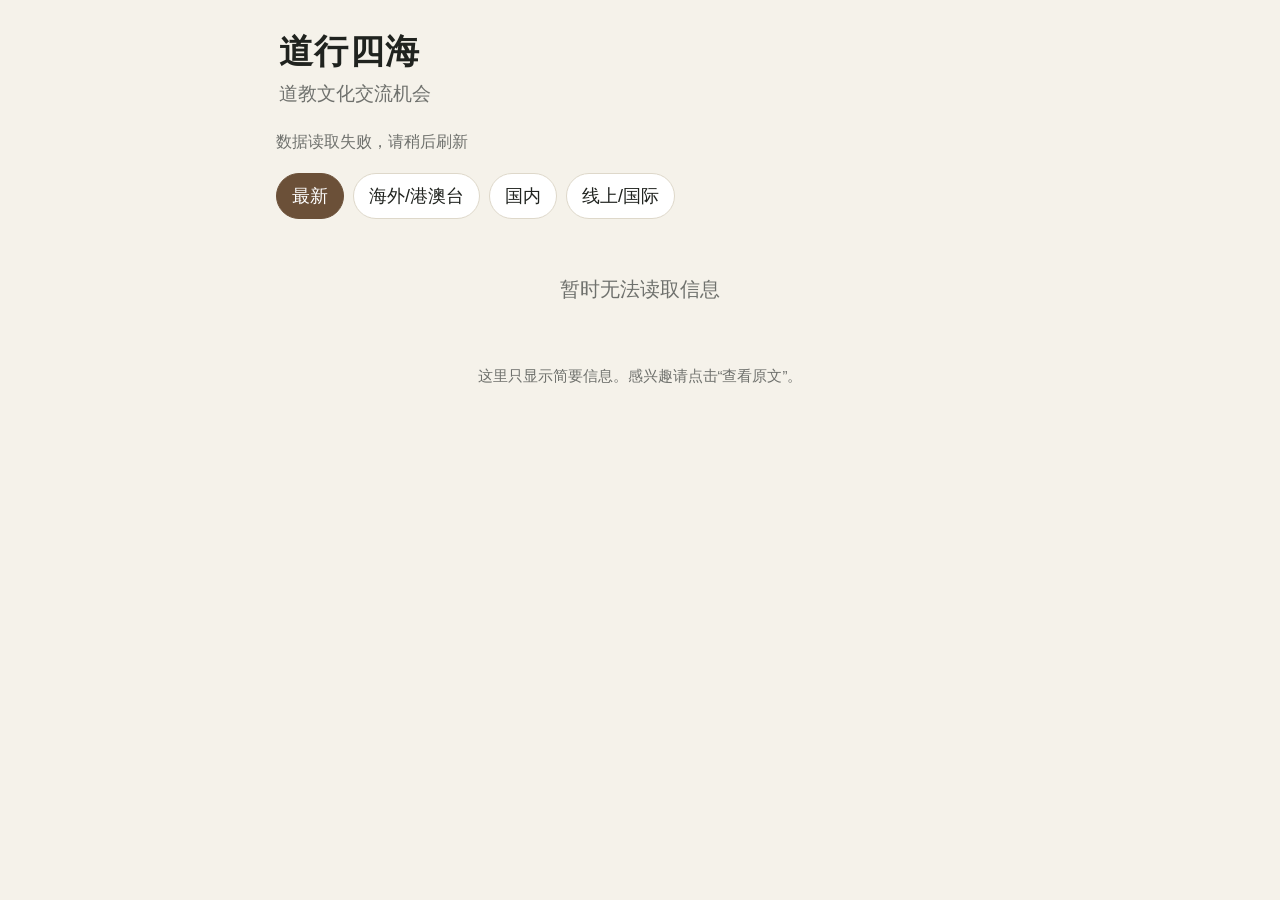
==== dao-radar/site/index.html @ c7449e7a "feat: add 道行四海 mobile site" ====
<!DOCTYPE html>
<html lang="zh-CN">
<head>
<meta charset="UTF-8">
<meta name="viewport" content="width=device-width,initial-scale=1,viewport-fit=cover">
<meta name="theme-color" content="#f5f2ea">
<title>道行四海｜道教文化交流机会</title>
<style>
:root{--bg:#f5f2ea;--card:#fff;--text:#20231f;--muted:#6f716d;--line:#ded8ca;--accent:#6b5038;--soft:#ece5d8;--warn:#8f3f32}
*{box-sizing:border-box} body{margin:0;background:var(--bg);color:var(--text);font-family:-apple-system,BlinkMacSystemFont,"Segoe UI","PingFang SC","Microsoft YaHei",Arial,sans-serif;font-size:20px;line-height:1.65}
.wrap{max-width:760px;margin:auto;padding:22px 16px 44px} header{padding:8px 3px 18px} h1{font-size:34px;line-height:1.25;margin:0 0 5px;letter-spacing:.04em}.sub{font-size:19px;color:var(--muted)}
.status{margin:2px 0 18px;color:var(--muted);font-size:16px}.tabs{display:flex;gap:9px;overflow:auto;padding-bottom:4px;margin-bottom:16px}.tab{border:1px solid var(--line);background:#fff;color:var(--text);font-size:18px;padding:10px 15px;border-radius:999px;white-space:nowrap}.tab.active{background:var(--accent);color:#fff;border-color:var(--accent)}
.card{background:var(--card);border:1px solid var(--line);border-radius:18px;padding:18px;margin-bottom:15px;box-shadow:0 2px 8px rgba(0,0,0,.025)}.meta{font-size:17px;color:var(--muted);margin-bottom:5px}.title{font-size:24px;font-weight:750;line-height:1.45;margin-bottom:9px}.badges{margin:1px 0 8px}.badge{display:inline-block;background:var(--soft);font-size:16px;padding:3px 9px;border-radius:999px;margin:0 5px 5px 0}.summary{margin:7px 0 10px}.dates{font-size:18px}.deadline{color:var(--warn);font-weight:650}.source{display:block;text-decoration:none;text-align:center;background:var(--accent);color:#fff;padding:13px 14px;border-radius:12px;margin-top:14px;font-size:20px;font-weight:750}.empty{text-align:center;color:var(--muted);padding:34px 0}.foot{font-size:15px;color:var(--muted);text-align:center;margin-top:24px}
@media(max-width:420px){body{font-size:19px}.wrap{padding:18px 13px 36px}h1{font-size:31px}.title{font-size:23px}.card{padding:16px}}
</style>
</head>
<body>
<div class="wrap">
<header><h1>道行四海</h1><div class="sub">道教文化交流机会</div></header>
<div class="status" id="status">正在读取最新信息……</div>
<div class="tabs">
<button class="tab active" data-filter="全部">最新</button>
<button class="tab" data-filter="海外/港澳台">海外/港澳台</button>
<button class="tab" data-filter="国内交流">国内</button>
<button class="tab" data-filter="线上/国际">线上/国际</button>
</div>
<main id="list"></main>
<div class="foot">这里只显示简要信息。感兴趣请点击“查看原文”。</div>
</div>
<script>
let allData=[], current='全部';
const esc=s=>String(s??'').replace(/[&<>"']/g,m=>({'&':'&amp;','<':'&lt;','>':'&gt;','"':'&quot;',"'":'&#039;'}[m]));
function render(){
 const items=current==='全部'?allData:allData.filter(x=>x.category===current);
 const box=document.getElementById('list');
 if(!items.length){box.innerHTML='<div class="empty">暂时没有相关信息</div>';return;}
 box.innerHTML=items.map(x=>`<article class="card">
   <div class="meta">${esc(x.country||'国际')}${x.city?' · '+esc(x.city):''}</div>
   <div class="title">${esc(x.title_zh||x.title)}</div>
   <div class="badges">${x.relevance?`<span class="badge">${esc(x.relevance)}</span>`:''}${x.format?`<span class="badge">${esc(x.format)}</span>`:''}</div>
   <div class="summary">${esc(x.summary_zh||'')}</div>
   <div class="dates">${x.event_date?`📅 ${esc(x.event_date)}<br>`:''}${x.deadline?`<span class="deadline">⏰ 截止：${esc(x.deadline)}</span>`:''}</div>
   <a class="source" href="${esc(x.source_url)}" target="_blank" rel="noopener">查看原文｜${esc(x.source_name||'原网站')}</a>
 </article>`).join('');
}
document.querySelectorAll('.tab').forEach(b=>b.onclick=()=>{document.querySelectorAll('.tab').forEach(x=>x.classList.remove('active'));b.classList.add('active');current=b.dataset.filter;render();});
fetch('./data.json?ts='+Date.now(),{cache:'no-store'}).then(r=>r.json()).then(d=>{allData=d.items||[];document.getElementById('status').textContent=`更新：${d.updated_at||'—'} · 共 ${allData.length} 条`;render();}).catch(()=>{document.getElementById('status').textContent='数据读取失败，请稍后刷新';document.getElementById('list').innerHTML='<div class="empty">暂时无法读取信息</div>';});
</script>
</body>
</html>
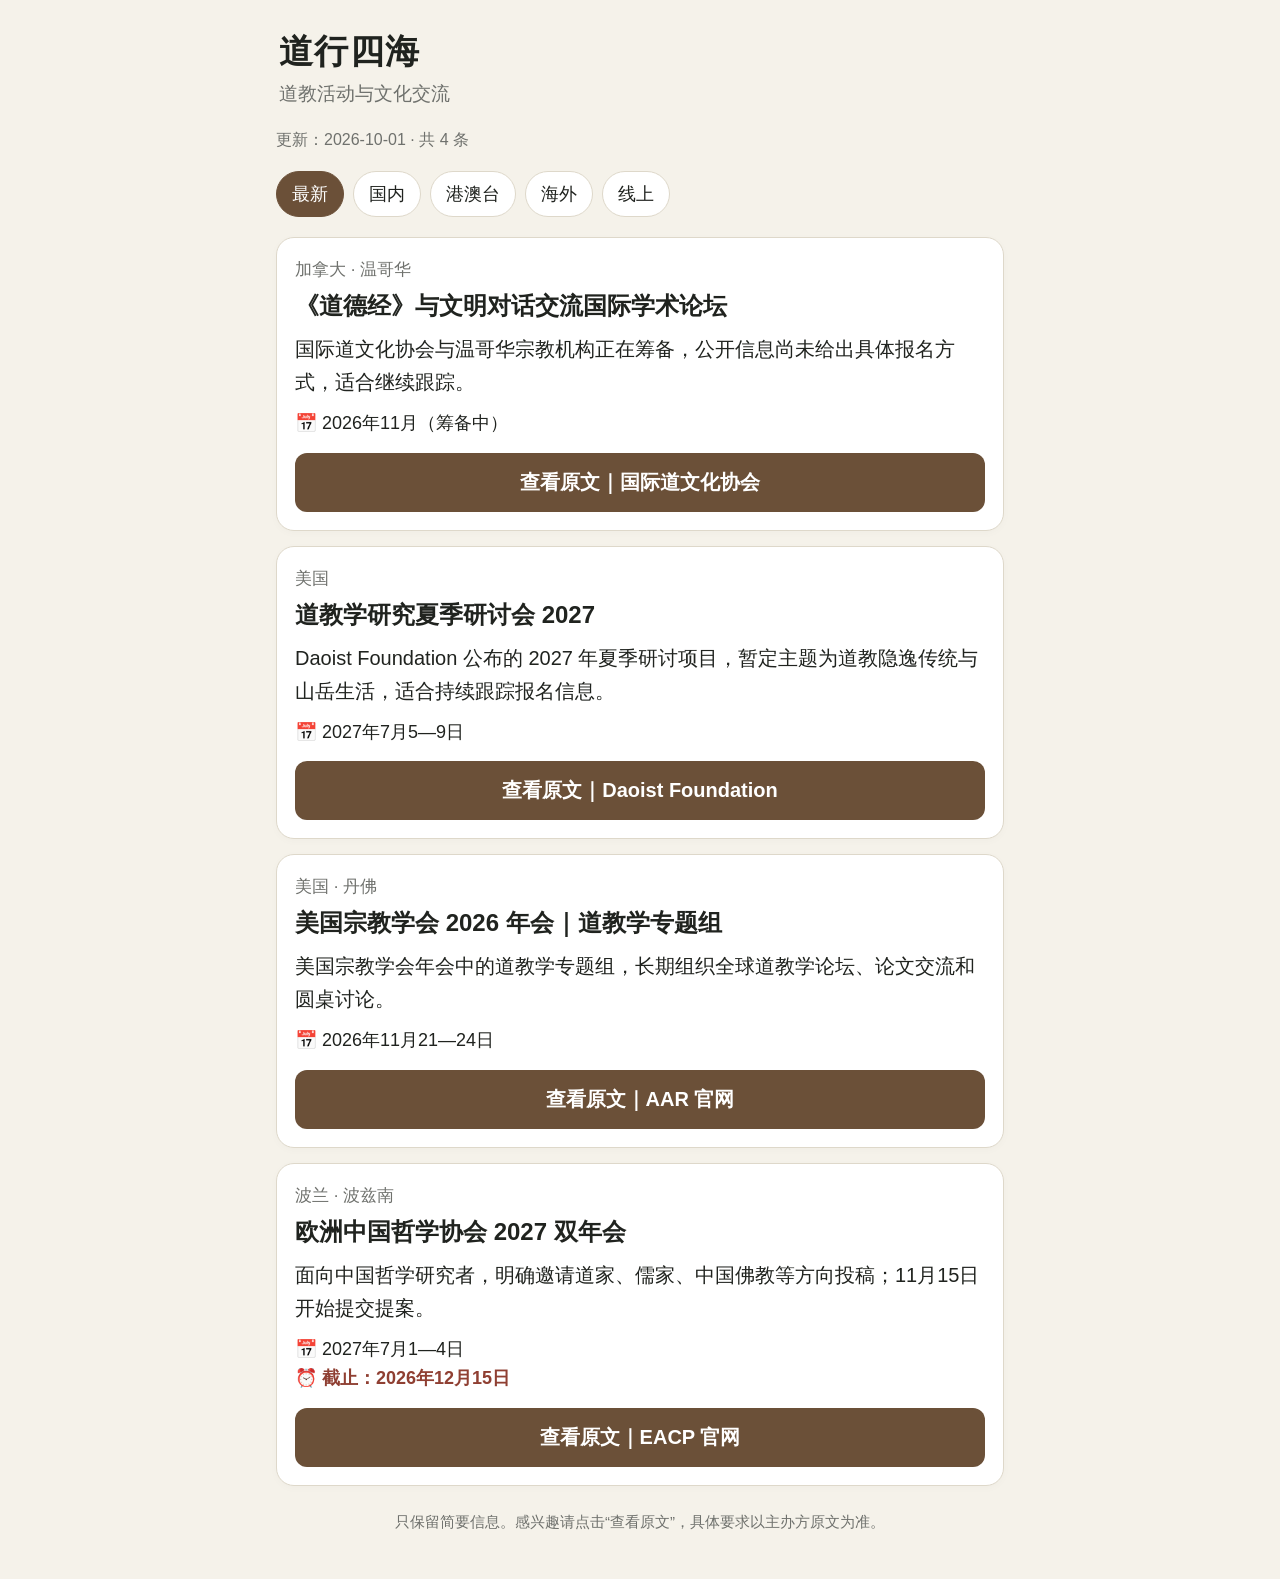
==== commit 788325e8: "feat: simplify broad activity categories" ====
--- a/dao-radar/site/index.html
+++ b/dao-radar/site/index.html
@@ -4,47 +4,86 @@
 <meta charset="UTF-8">
 <meta name="viewport" content="width=device-width,initial-scale=1,viewport-fit=cover">
 <meta name="theme-color" content="#f5f2ea">
-<title>道行四海｜道教文化交流机会</title>
+<title>道行四海｜道教活动与文化交流</title>
 <style>
 :root{--bg:#f5f2ea;--card:#fff;--text:#20231f;--muted:#6f716d;--line:#ded8ca;--accent:#6b5038;--soft:#ece5d8;--warn:#8f3f32}
-*{box-sizing:border-box} body{margin:0;background:var(--bg);color:var(--text);font-family:-apple-system,BlinkMacSystemFont,"Segoe UI","PingFang SC","Microsoft YaHei",Arial,sans-serif;font-size:20px;line-height:1.65}
-.wrap{max-width:760px;margin:auto;padding:22px 16px 44px} header{padding:8px 3px 18px} h1{font-size:34px;line-height:1.25;margin:0 0 5px;letter-spacing:.04em}.sub{font-size:19px;color:var(--muted)}
-.status{margin:2px 0 18px;color:var(--muted);font-size:16px}.tabs{display:flex;gap:9px;overflow:auto;padding-bottom:4px;margin-bottom:16px}.tab{border:1px solid var(--line);background:#fff;color:var(--text);font-size:18px;padding:10px 15px;border-radius:999px;white-space:nowrap}.tab.active{background:var(--accent);color:#fff;border-color:var(--accent)}
-.card{background:var(--card);border:1px solid var(--line);border-radius:18px;padding:18px;margin-bottom:15px;box-shadow:0 2px 8px rgba(0,0,0,.025)}.meta{font-size:17px;color:var(--muted);margin-bottom:5px}.title{font-size:24px;font-weight:750;line-height:1.45;margin-bottom:9px}.badges{margin:1px 0 8px}.badge{display:inline-block;background:var(--soft);font-size:16px;padding:3px 9px;border-radius:999px;margin:0 5px 5px 0}.summary{margin:7px 0 10px}.dates{font-size:18px}.deadline{color:var(--warn);font-weight:650}.source{display:block;text-decoration:none;text-align:center;background:var(--accent);color:#fff;padding:13px 14px;border-radius:12px;margin-top:14px;font-size:20px;font-weight:750}.empty{text-align:center;color:var(--muted);padding:34px 0}.foot{font-size:15px;color:var(--muted);text-align:center;margin-top:24px}
+*{box-sizing:border-box}
+body{margin:0;background:var(--bg);color:var(--text);font-family:-apple-system,BlinkMacSystemFont,"Segoe UI","PingFang SC","Microsoft YaHei",Arial,sans-serif;font-size:20px;line-height:1.65}
+.wrap{max-width:760px;margin:auto;padding:22px 16px 44px}
+header{padding:8px 3px 16px}
+h1{font-size:34px;line-height:1.25;margin:0 0 5px;letter-spacing:.04em}
+.sub{font-size:19px;color:var(--muted)}
+.status{margin:2px 0 18px;color:var(--muted);font-size:16px}
+.tabs{display:flex;gap:9px;overflow:auto;padding-bottom:4px;margin-bottom:16px}
+.tab{border:1px solid var(--line);background:#fff;color:var(--text);font-size:18px;padding:10px 15px;border-radius:999px;white-space:nowrap}
+.tab.active{background:var(--accent);color:#fff;border-color:var(--accent)}
+.card{background:var(--card);border:1px solid var(--line);border-radius:18px;padding:18px;margin-bottom:15px;box-shadow:0 2px 8px rgba(0,0,0,.025)}
+.meta{font-size:17px;color:var(--muted);margin-bottom:5px}
+.title{font-size:24px;font-weight:750;line-height:1.45;margin-bottom:9px}
+.badge{display:inline-block;background:var(--soft);font-size:16px;padding:3px 9px;border-radius:999px;margin:0 5px 6px 0}
+.summary{margin:7px 0 10px}
+.dates{font-size:18px}
+.deadline{color:var(--warn);font-weight:650}
+.source{display:block;text-decoration:none;text-align:center;background:var(--accent);color:#fff;padding:13px 14px;border-radius:12px;margin-top:14px;font-size:20px;font-weight:750}
+.empty{text-align:center;color:var(--muted);padding:34px 0}
+.foot{font-size:15px;color:var(--muted);text-align:center;margin-top:24px}
 @media(max-width:420px){body{font-size:19px}.wrap{padding:18px 13px 36px}h1{font-size:31px}.title{font-size:23px}.card{padding:16px}}
 </style>
 </head>
 <body>
 <div class="wrap">
-<header><h1>道行四海</h1><div class="sub">道教文化交流机会</div></header>
+<header><h1>道行四海</h1><div class="sub">道教活动与文化交流</div></header>
 <div class="status" id="status">正在读取最新信息……</div>
+
 <div class="tabs">
 <button class="tab active" data-filter="全部">最新</button>
-<button class="tab" data-filter="海外/港澳台">海外/港澳台</button>
-<button class="tab" data-filter="国内交流">国内</button>
-<button class="tab" data-filter="线上/国际">线上/国际</button>
+<button class="tab" data-filter="国内">国内</button>
+<button class="tab" data-filter="港澳台">港澳台</button>
+<button class="tab" data-filter="海外">海外</button>
+<button class="tab" data-filter="线上">线上</button>
 </div>
+
 <main id="list"></main>
-<div class="foot">这里只显示简要信息。感兴趣请点击“查看原文”。</div>
+<div class="foot">只保留简要信息。感兴趣请点击“查看原文”，具体要求以主办方原文为准。</div>
 </div>
+
 <script>
 let allData=[], current='全部';
 const esc=s=>String(s??'').replace(/[&<>"']/g,m=>({'&':'&amp;','<':'&lt;','>':'&gt;','"':'&quot;',"'":'&#039;'}[m]));
+
 function render(){
- const items=current==='全部'?allData:allData.filter(x=>x.category===current);
+ const items=current==='全部'?allData:allData.filter(x=>x.region===current);
  const box=document.getElementById('list');
  if(!items.length){box.innerHTML='<div class="empty">暂时没有相关信息</div>';return;}
  box.innerHTML=items.map(x=>`<article class="card">
    <div class="meta">${esc(x.country||'国际')}${x.city?' · '+esc(x.city):''}</div>
    <div class="title">${esc(x.title_zh||x.title)}</div>
-   <div class="badges">${x.relevance?`<span class="badge">${esc(x.relevance)}</span>`:''}${x.format?`<span class="badge">${esc(x.format)}</span>`:''}</div>
+   ${x.type?`<span class="badge">${esc(x.type)}</span>`:''}
    <div class="summary">${esc(x.summary_zh||'')}</div>
-   <div class="dates">${x.event_date?`📅 ${esc(x.event_date)}<br>`:''}${x.deadline?`<span class="deadline">⏰ 截止：${esc(x.deadline)}</span>`:''}</div>
+   <div class="dates">
+     ${x.event_date?`📅 ${esc(x.event_date)}<br>`:''}
+     ${x.deadline?`<span class="deadline">⏰ 截止：${esc(x.deadline)}</span>`:''}
+   </div>
    <a class="source" href="${esc(x.source_url)}" target="_blank" rel="noopener">查看原文｜${esc(x.source_name||'原网站')}</a>
  </article>`).join('');
 }
-document.querySelectorAll('.tab').forEach(b=>b.onclick=()=>{document.querySelectorAll('.tab').forEach(x=>x.classList.remove('active'));b.classList.add('active');current=b.dataset.filter;render();});
-fetch('./data.json?ts='+Date.now(),{cache:'no-store'}).then(r=>r.json()).then(d=>{allData=d.items||[];document.getElementById('status').textContent=`更新：${d.updated_at||'—'} · 共 ${allData.length} 条`;render();}).catch(()=>{document.getElementById('status').textContent='数据读取失败，请稍后刷新';document.getElementById('list').innerHTML='<div class="empty">暂时无法读取信息</div>';});
+
+document.querySelectorAll('.tab').forEach(b=>b.onclick=()=>{
+ document.querySelectorAll('.tab').forEach(x=>x.classList.remove('active'));
+ b.classList.add('active'); current=b.dataset.filter; render();
+});
+
+fetch('./data.json?ts='+Date.now(),{cache:'no-store'})
+ .then(r=>r.json())
+ .then(d=>{
+   allData=d.items||[];
+   document.getElementById('status').textContent=`更新：${d.updated_at||'—'} · 共 ${allData.length} 条`;
+   render();
+ })
+ .catch(()=>{
+   document.getElementById('status').textContent='数据读取失败，请稍后刷新';
+   document.getElementById('list').innerHTML='<div class="empty">暂时无法读取信息</div>';
+ });
 </script>
 </body>
 </html>
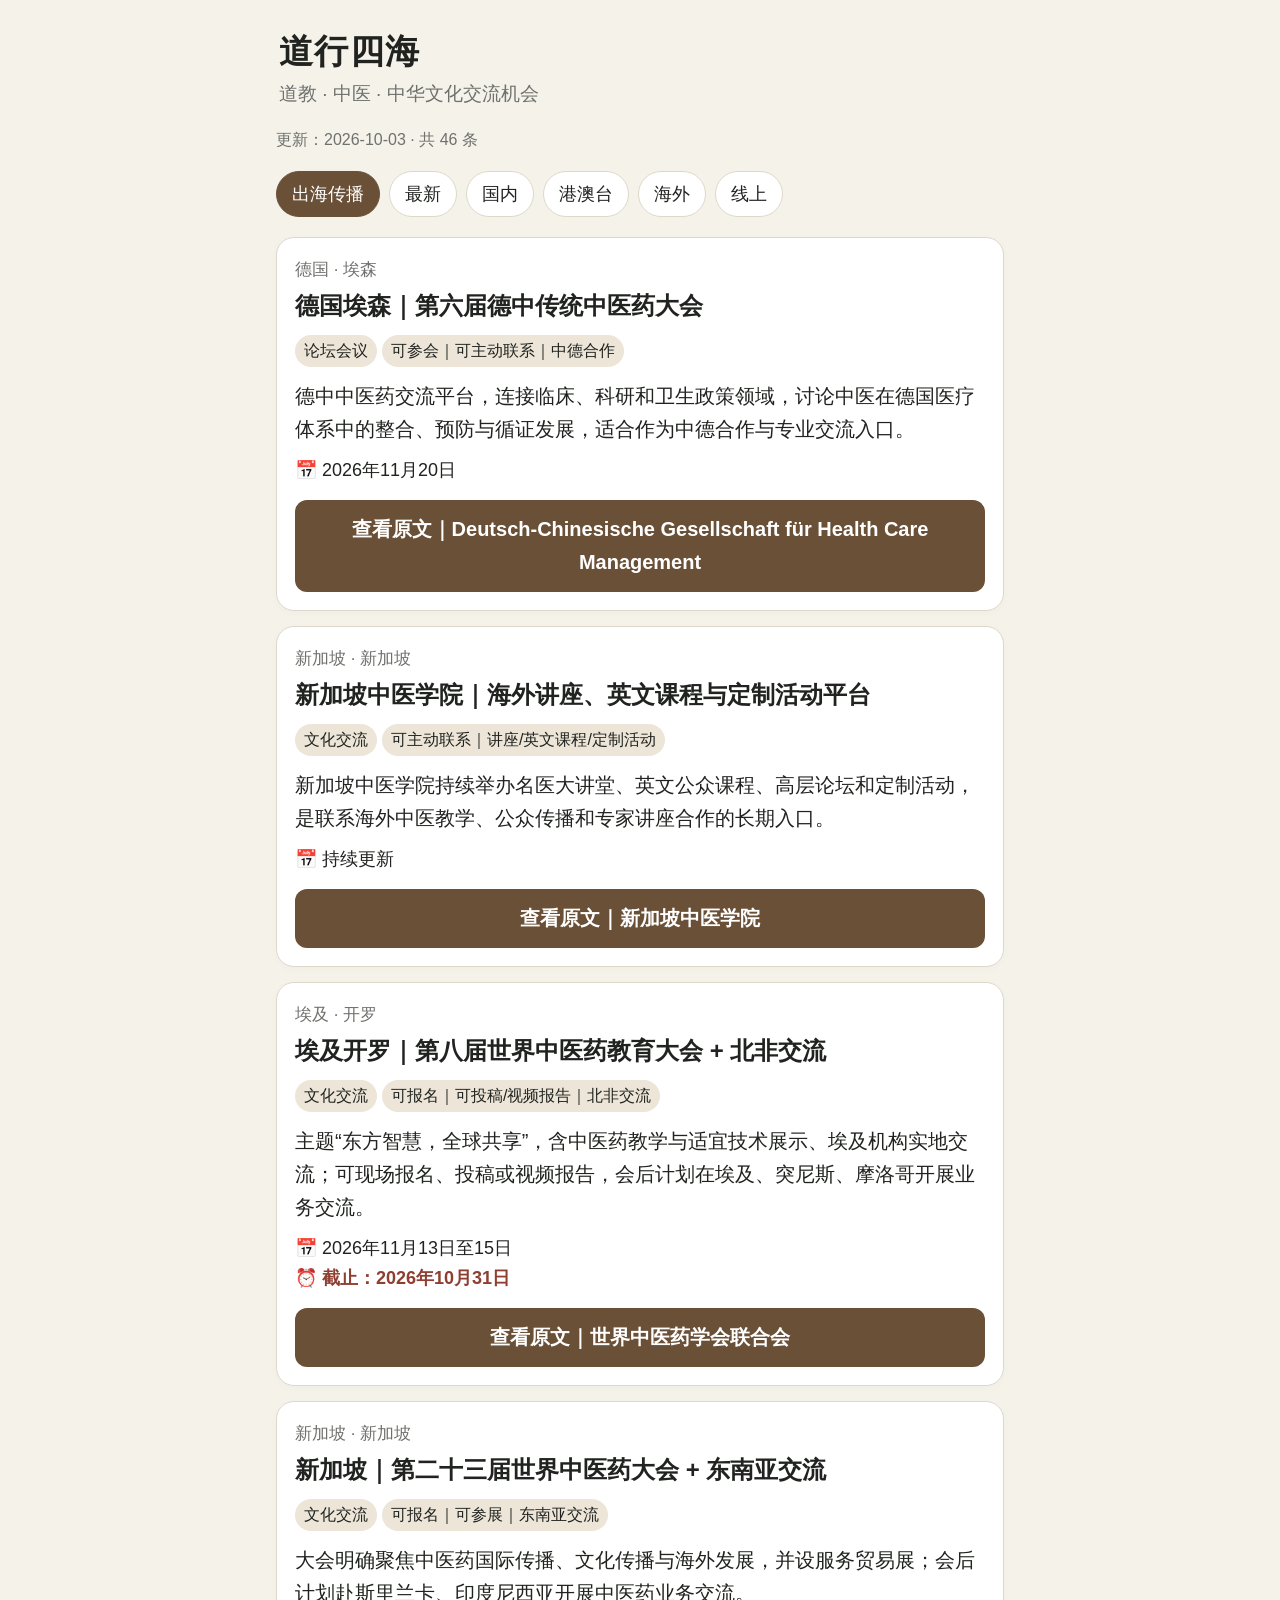
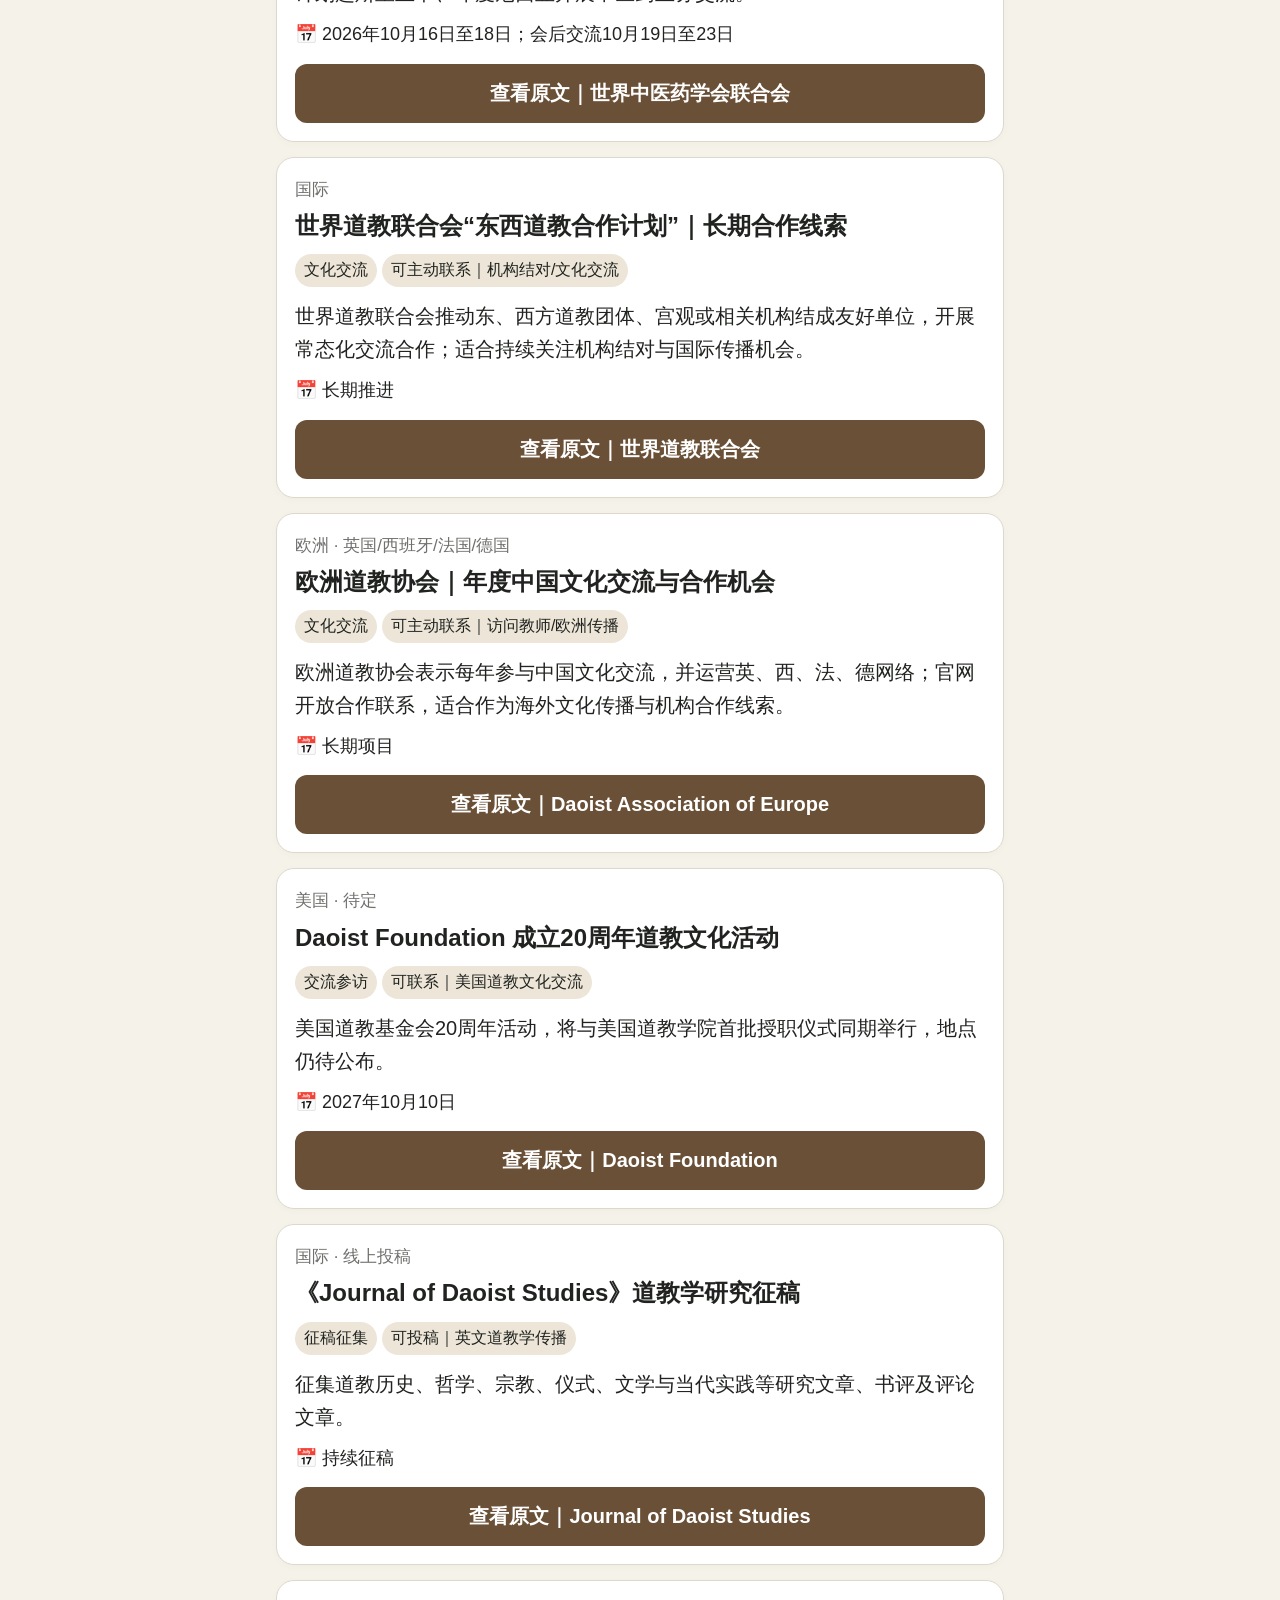
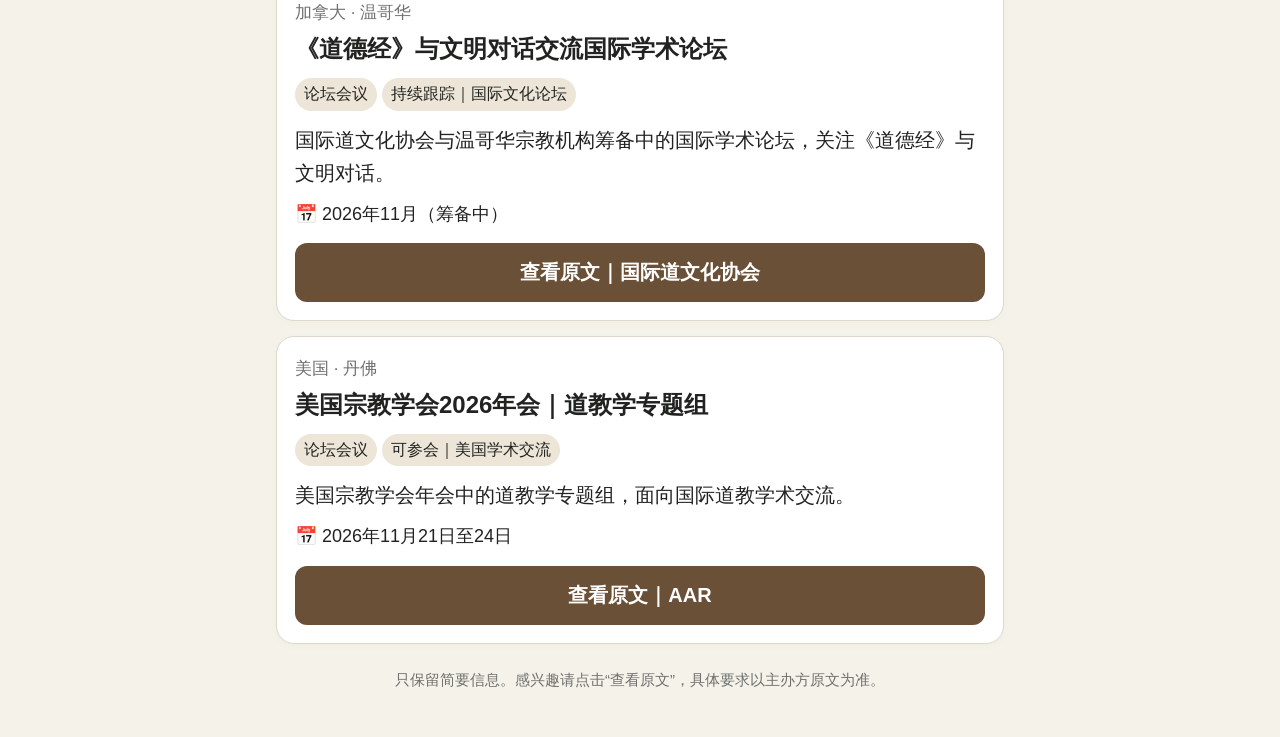
==== commit 6910a687: "feat: make outbound cultural outreach the primary view" ====
--- a/dao-radar/site/index.html
+++ b/dao-radar/site/index.html
@@ -4,7 +4,7 @@
 <meta charset="UTF-8">
 <meta name="viewport" content="width=device-width,initial-scale=1,viewport-fit=cover">
 <meta name="theme-color" content="#f5f2ea">
-<title>道行四海｜道教活动与文化交流</title>
+<title>道行四海｜道教·中医·中华文化出海机会</title>
 <style>
 :root{--bg:#f5f2ea;--card:#fff;--text:#20231f;--muted:#6f716d;--line:#ded8ca;--accent:#6b5038;--soft:#ece5d8;--warn:#8f3f32}
 *{box-sizing:border-box}
@@ -32,11 +32,12 @@
 </head>
 <body>
 <div class="wrap">
-<header><h1>道行四海</h1><div class="sub">道教活动与文化交流</div></header>
+<header><h1>道行四海</h1><div class="sub">道教 · 中医 · 中华文化交流机会</div></header>
 <div class="status" id="status">正在读取最新信息……</div>
 
 <div class="tabs">
-<button class="tab active" data-filter="全部">最新</button>
+<button class="tab active" data-filter="出海传播">出海传播</button>
+<button class="tab" data-filter="全部">最新</button>
 <button class="tab" data-filter="国内">国内</button>
 <button class="tab" data-filter="港澳台">港澳台</button>
 <button class="tab" data-filter="海外">海外</button>
@@ -48,17 +49,17 @@
 </div>
 
 <script>
-let allData=[], current='全部';
+let allData=[], current='出海传播';
 const esc=s=>String(s??'').replace(/[&<>"']/g,m=>({'&':'&amp;','<':'&lt;','>':'&gt;','"':'&quot;',"'":'&#039;'}[m]));
 
 function render(){
- const items=current==='全部'?allData:allData.filter(x=>x.region===current);
+ const items=current==='全部'?allData:(current==='出海传播'?allData.filter(x=>x.outbound):allData.filter(x=>x.region===current));
  const box=document.getElementById('list');
  if(!items.length){box.innerHTML='<div class="empty">暂时没有相关信息</div>';return;}
  box.innerHTML=items.map(x=>`<article class="card">
    <div class="meta">${esc(x.country||'国际')}${x.city?' · '+esc(x.city):''}</div>
    <div class="title">${esc(x.title_zh||x.title)}</div>
-   ${x.type?`<span class="badge">${esc(x.type)}</span>`:''}
+   ${x.type?`<span class="badge">${esc(x.type)}</span>`:''}${x.outbound_action?`<span class="badge">${esc(x.outbound_action)}</span>`:''}
    <div class="summary">${esc(x.summary_zh||'')}</div>
    <div class="dates">
      ${x.event_date?`📅 ${esc(x.event_date)}<br>`:''}
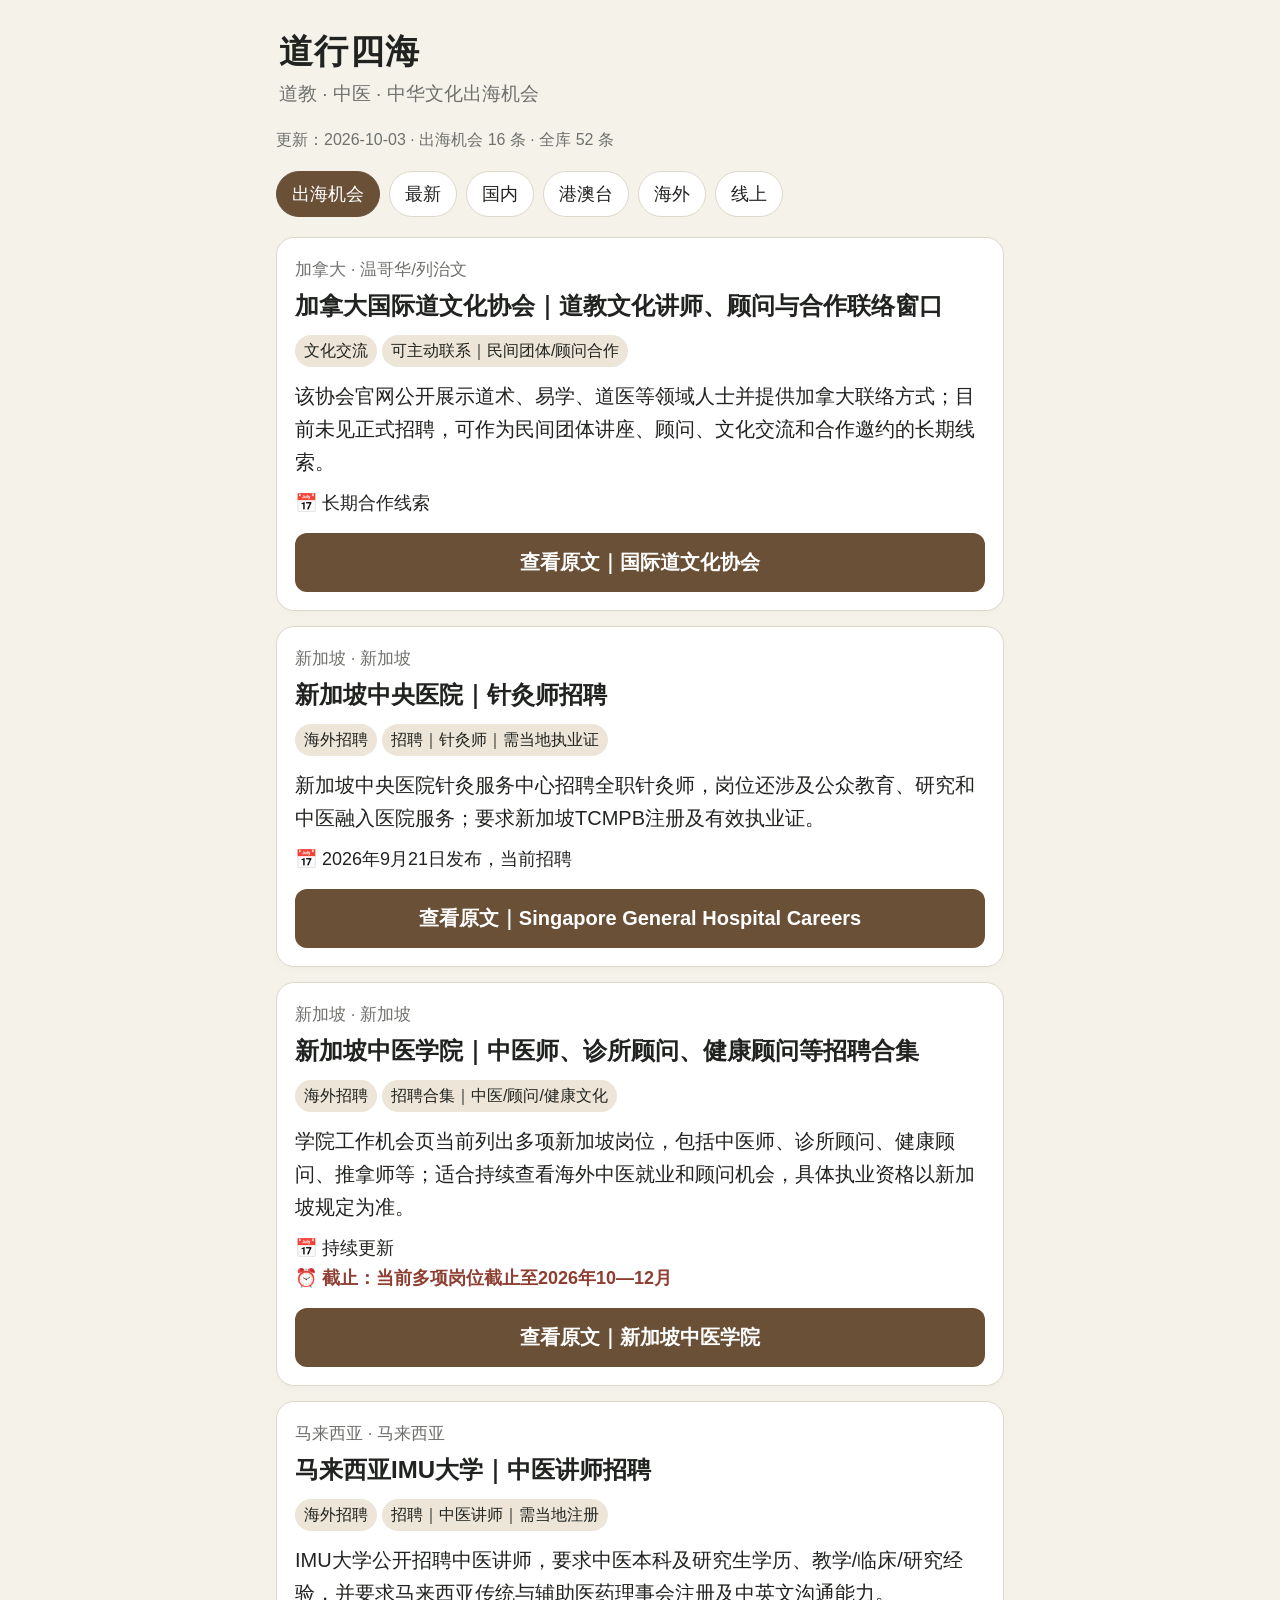
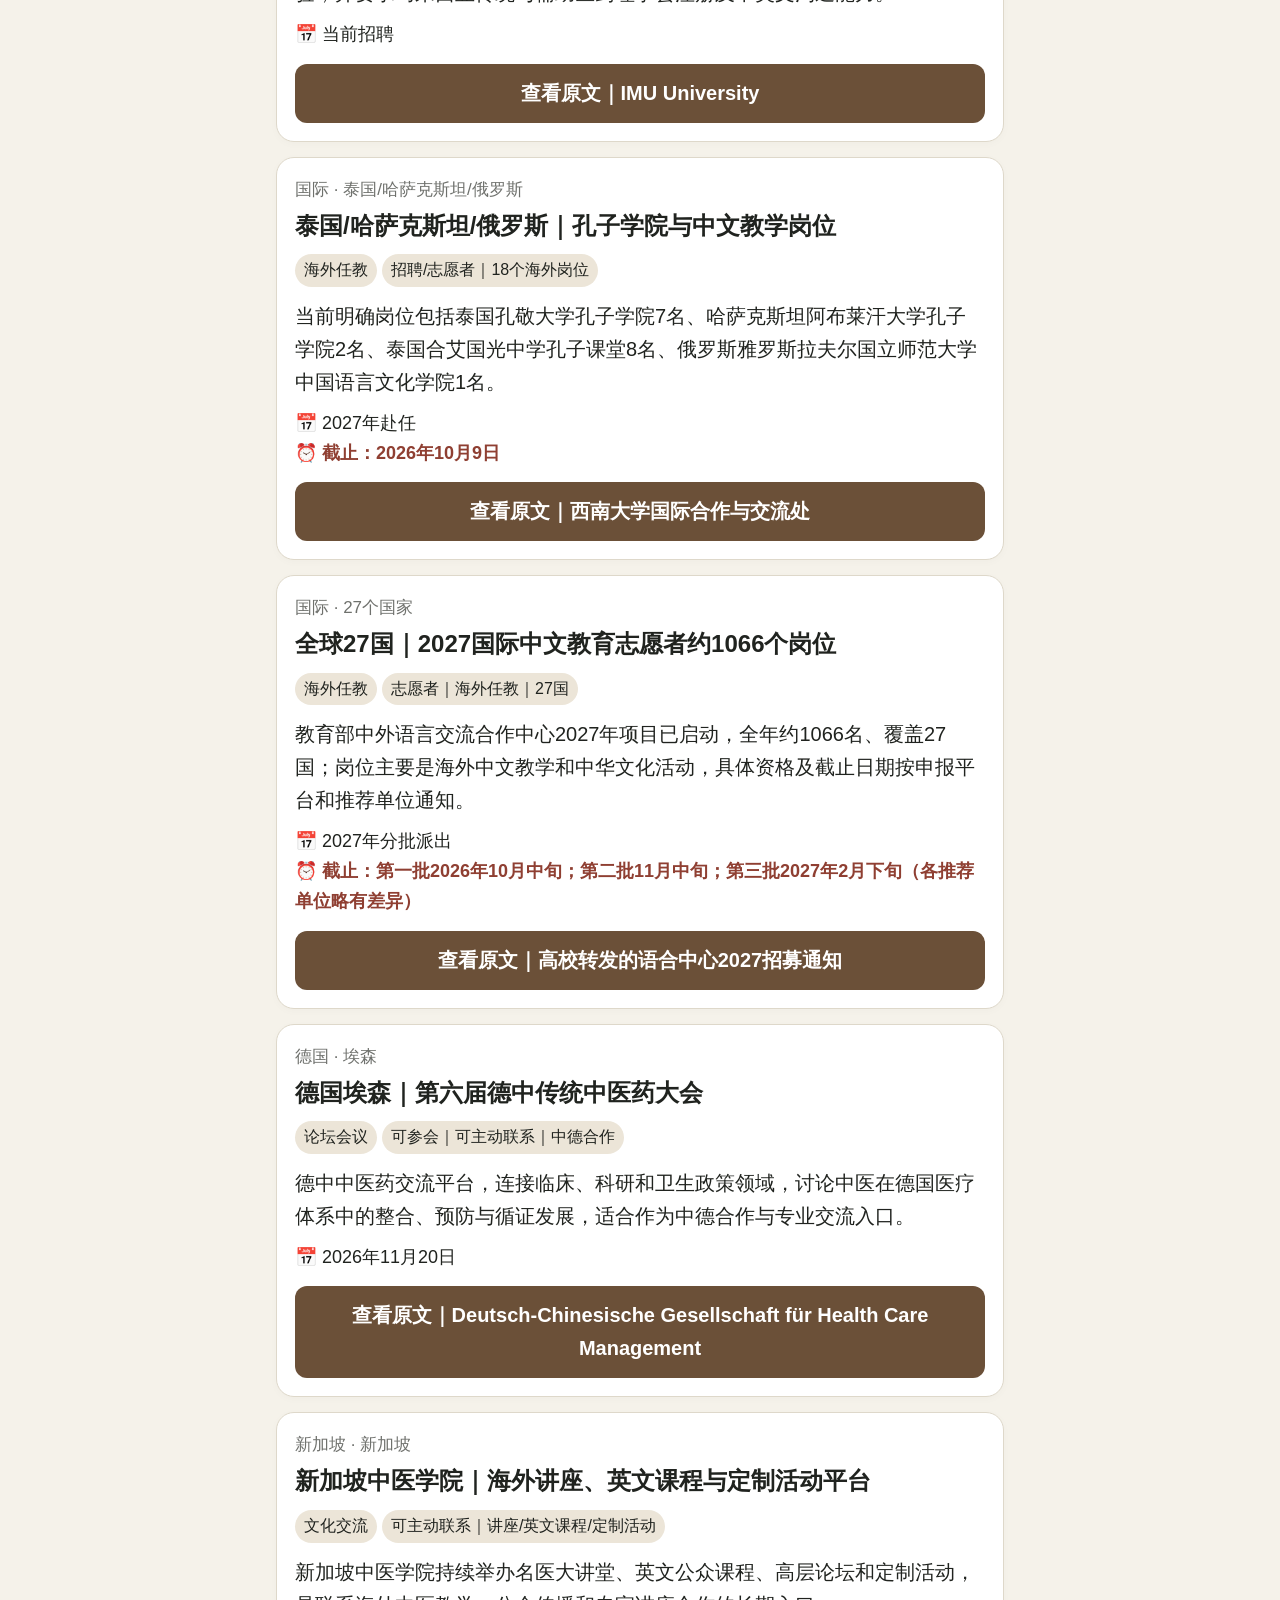
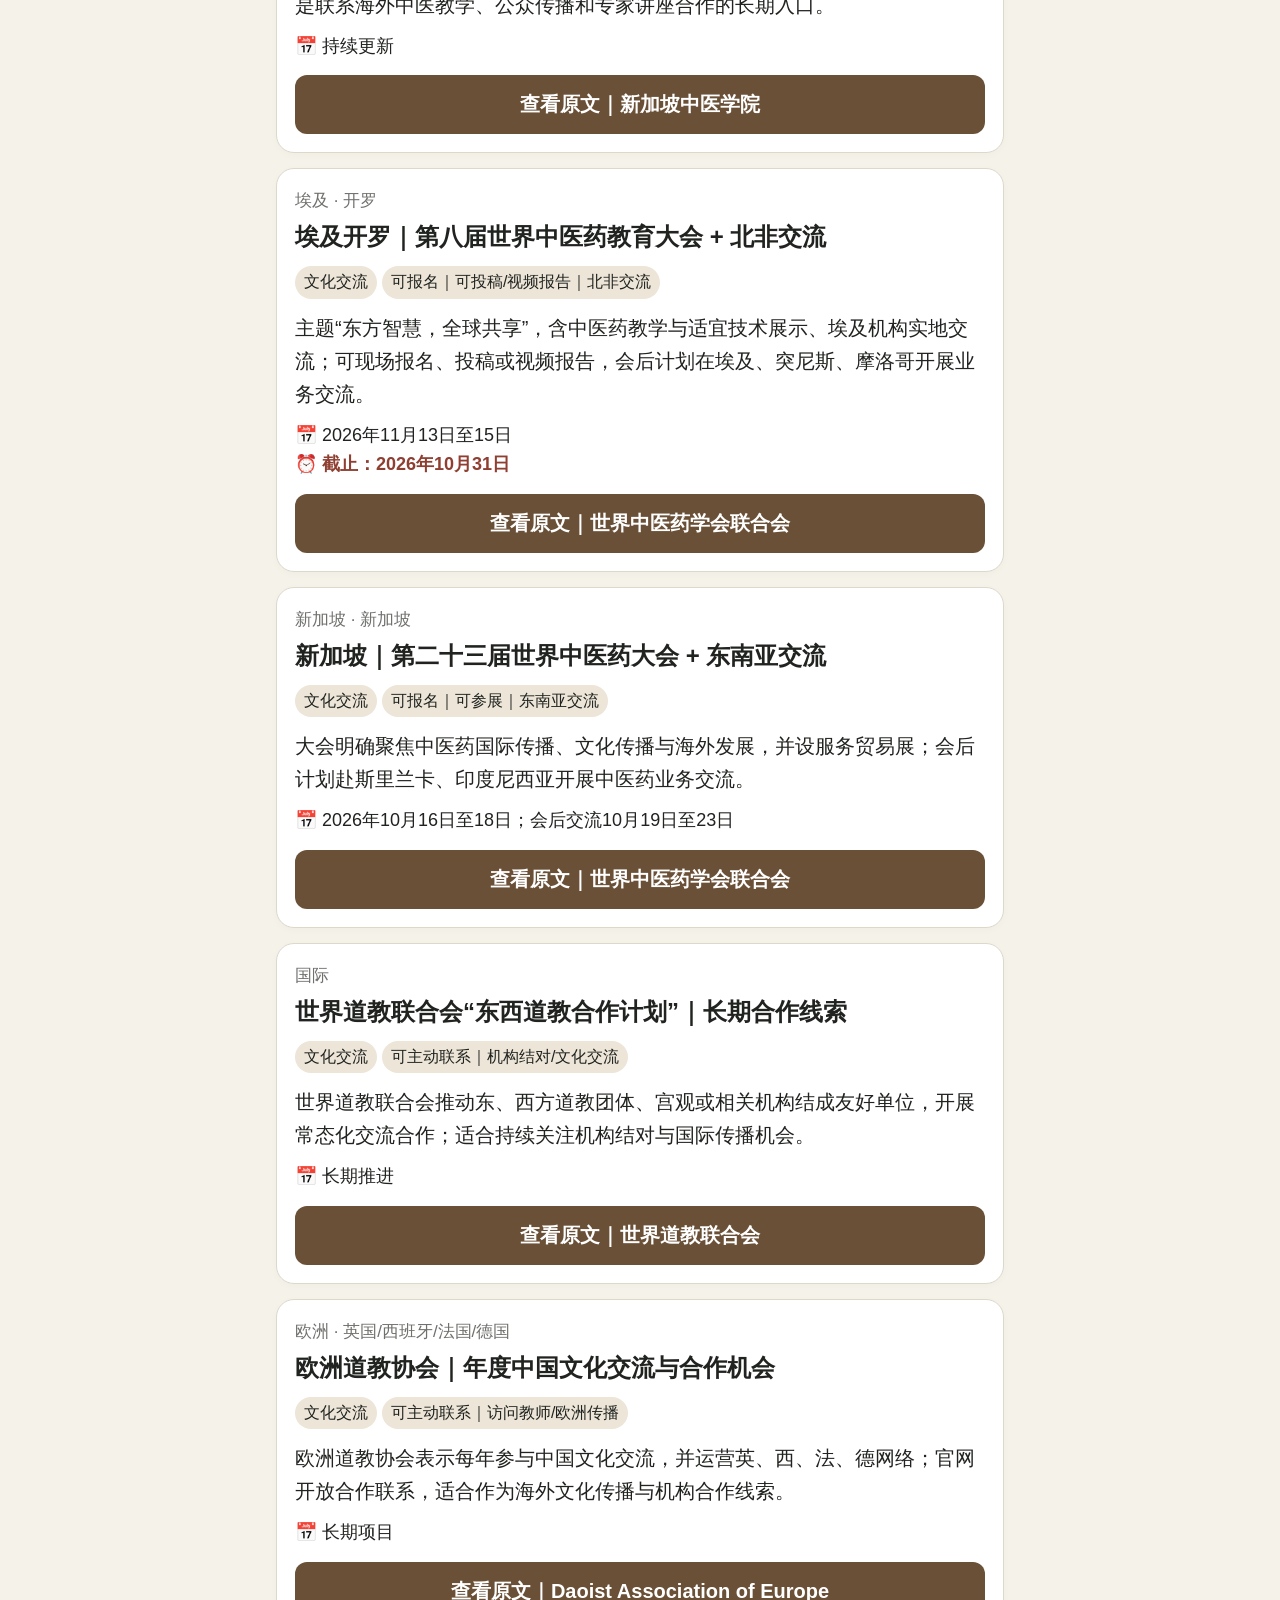
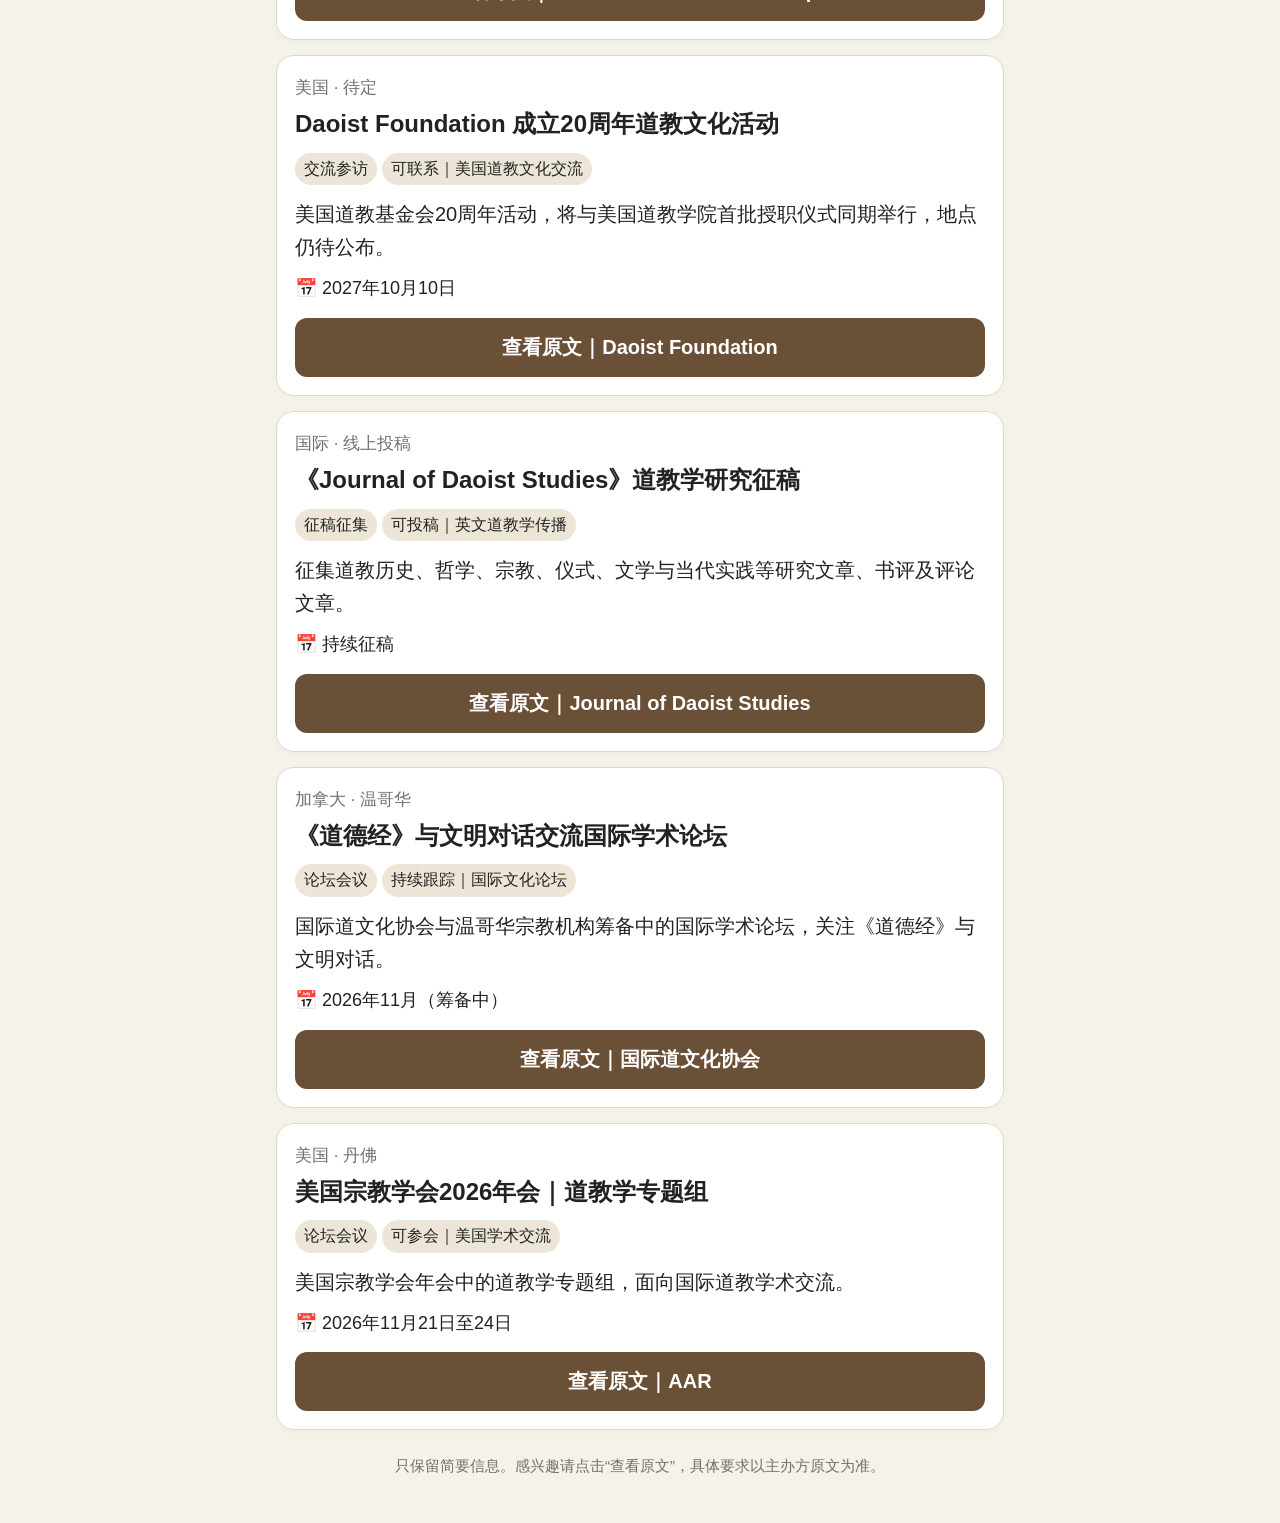
==== commit af02b658: "feat: expand Dao Radar into broad overseas opportunity radar" ====
--- a/dao-radar/site/index.html
+++ b/dao-radar/site/index.html
@@ -32,11 +32,11 @@
 </head>
 <body>
 <div class="wrap">
-<header><h1>道行四海</h1><div class="sub">道教 · 中医 · 中华文化交流机会</div></header>
+<header><h1>道行四海</h1><div class="sub">道教 · 中医 · 中华文化出海机会</div></header>
 <div class="status" id="status">正在读取最新信息……</div>
 
 <div class="tabs">
-<button class="tab active" data-filter="出海传播">出海传播</button>
+<button class="tab active" data-filter="出海机会">出海机会</button>
 <button class="tab" data-filter="全部">最新</button>
 <button class="tab" data-filter="国内">国内</button>
 <button class="tab" data-filter="港澳台">港澳台</button>
@@ -49,11 +49,11 @@
 </div>
 
 <script>
-let allData=[], current='出海传播';
+let allData=[], current='出海机会';
 const esc=s=>String(s??'').replace(/[&<>"']/g,m=>({'&':'&amp;','<':'&lt;','>':'&gt;','"':'&quot;',"'":'&#039;'}[m]));
 
 function render(){
- const items=current==='全部'?allData:(current==='出海传播'?allData.filter(x=>x.outbound):allData.filter(x=>x.region===current));
+ const items=current==='全部'?allData:(current==='出海机会'?allData.filter(x=>x.outbound):allData.filter(x=>x.region===current));
  const box=document.getElementById('list');
  if(!items.length){box.innerHTML='<div class="empty">暂时没有相关信息</div>';return;}
  box.innerHTML=items.map(x=>`<article class="card">
@@ -78,7 +78,7 @@
  .then(r=>r.json())
  .then(d=>{
    allData=d.items||[];
-   document.getElementById('status').textContent=`更新：${d.updated_at||'—'} · 共 ${allData.length} 条`;
+   const outCount=allData.filter(x=>x.outbound).length; document.getElementById('status').textContent=`更新：${d.updated_at||'—'} · 出海机会 ${outCount} 条 · 全库 ${allData.length} 条`;
    render();
  })
  .catch(()=>{
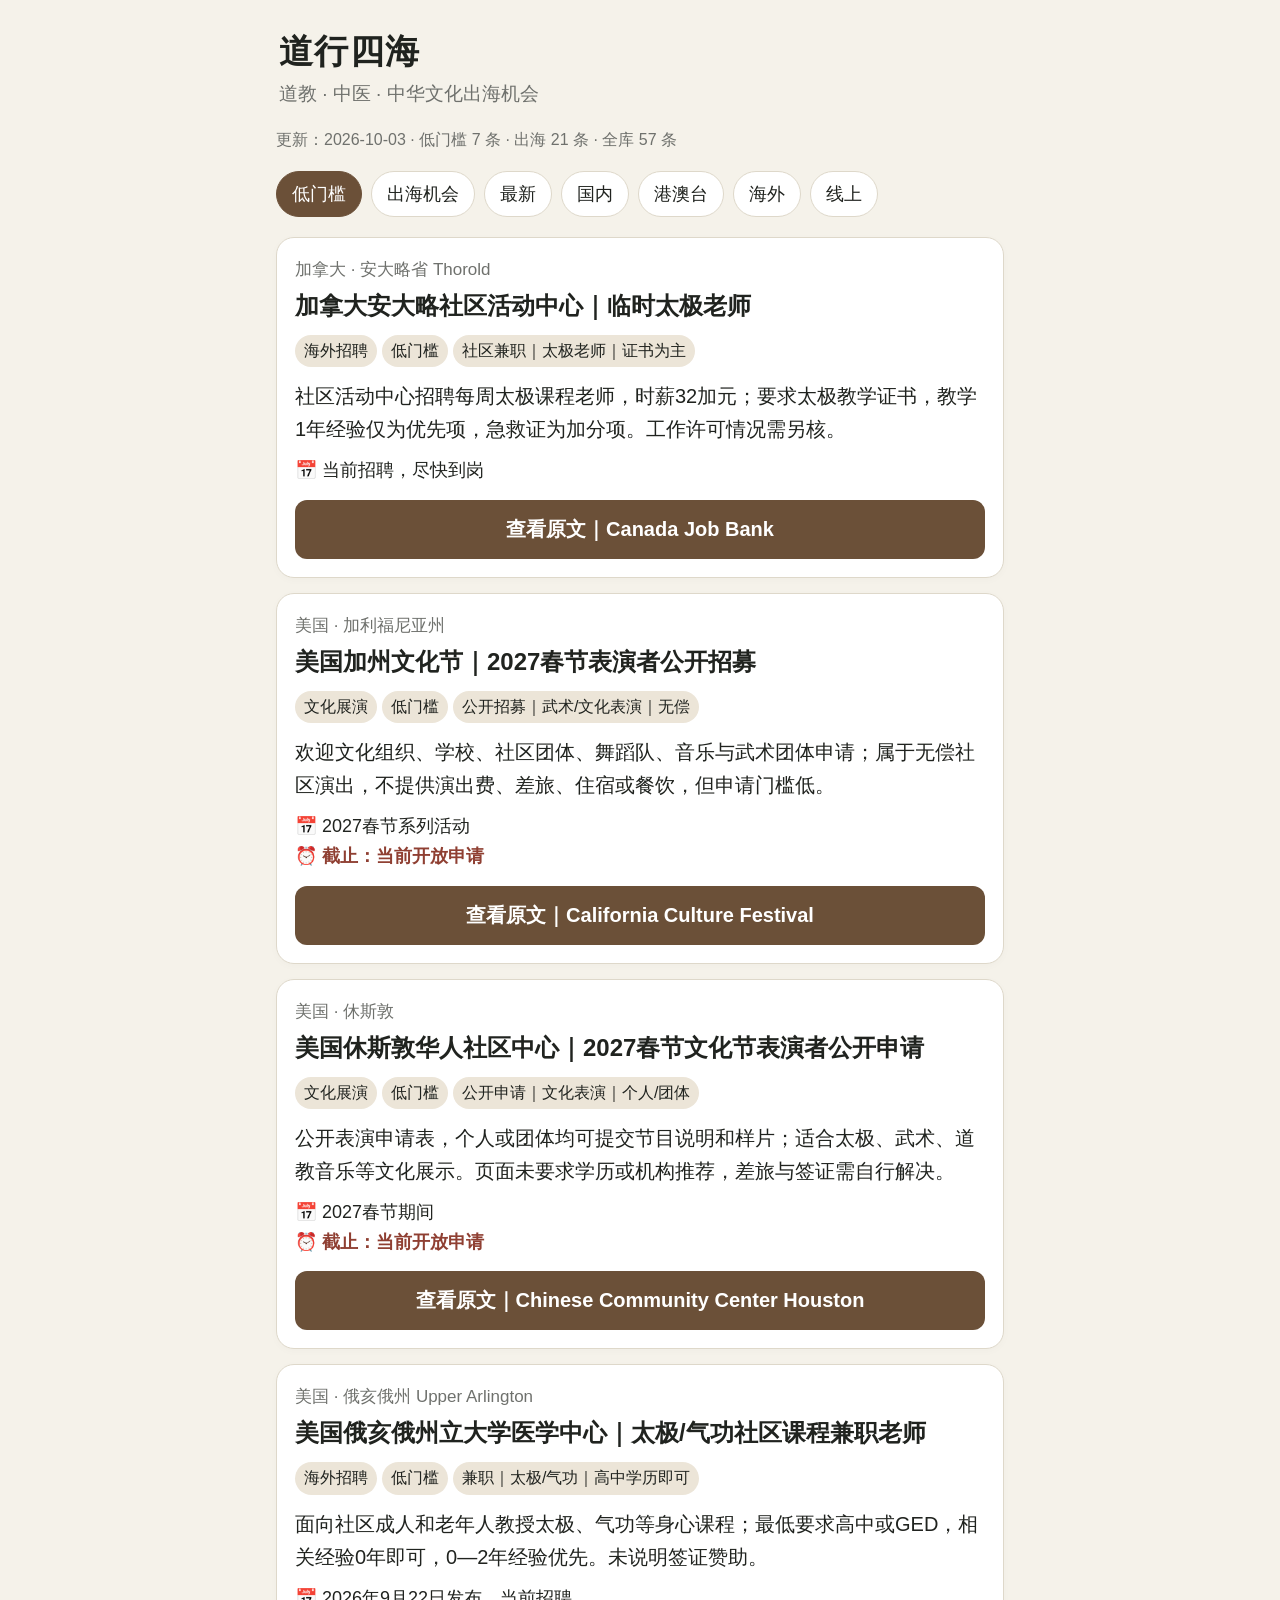
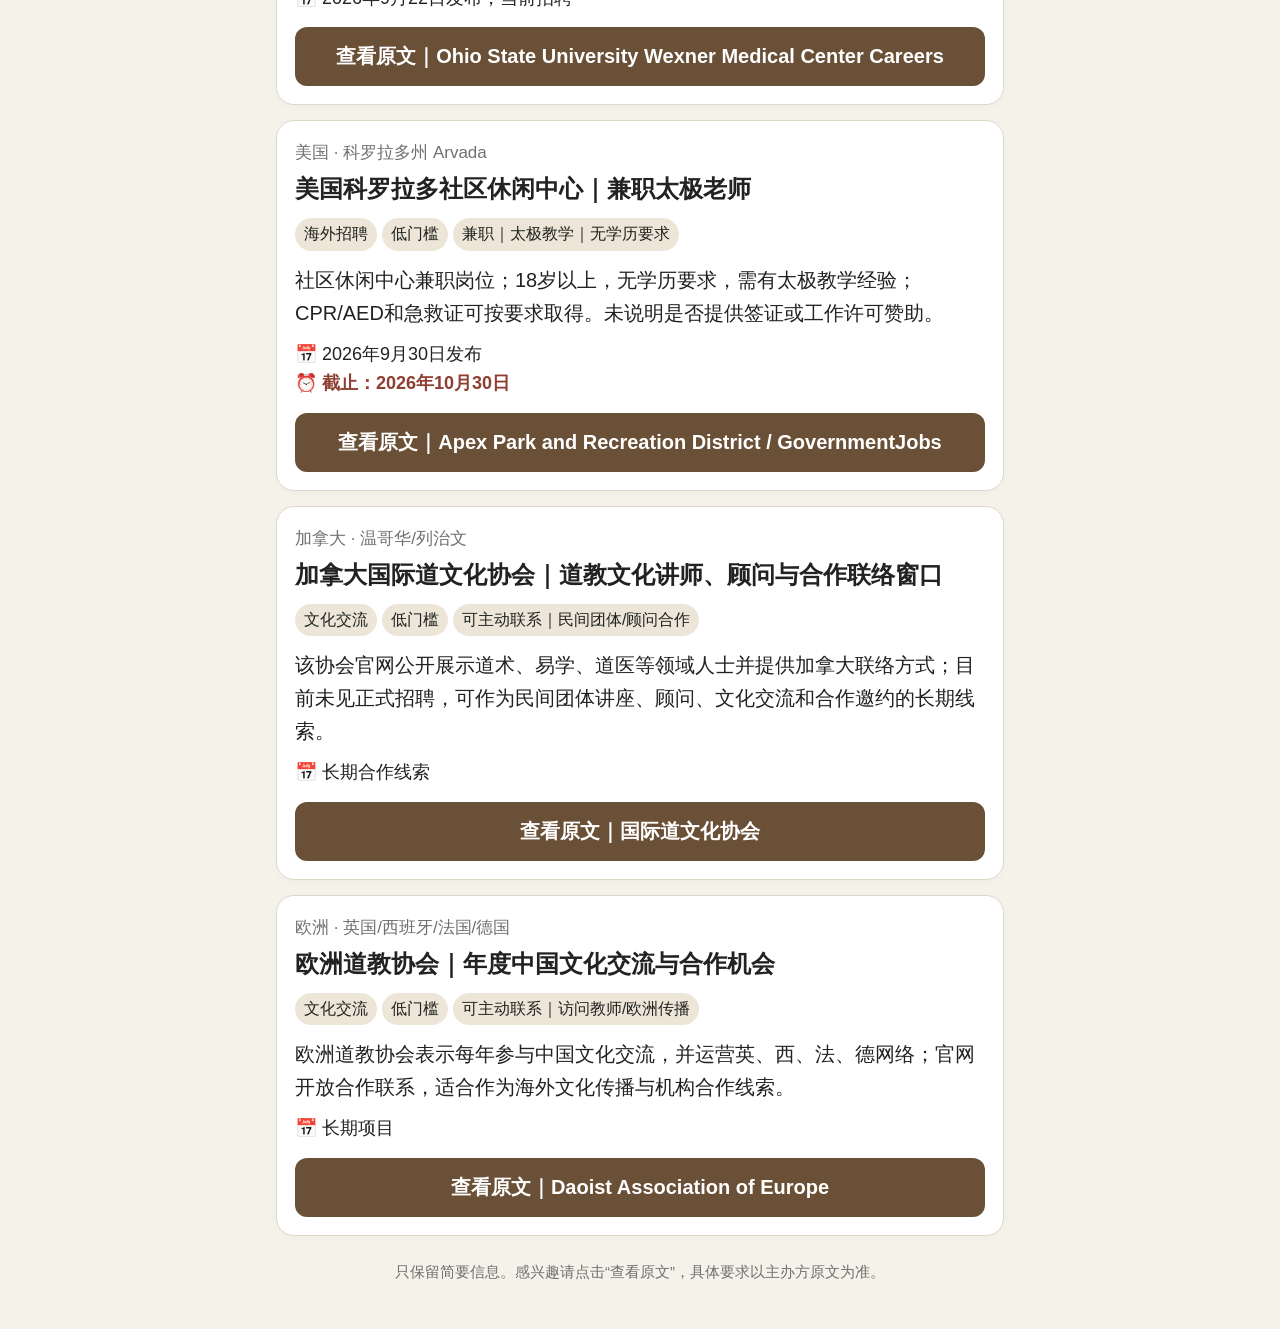
==== commit 1bc6bea3: "feat: prioritize deep low-barrier overseas opportunity search" ====
--- a/dao-radar/site/index.html
+++ b/dao-radar/site/index.html
@@ -36,7 +36,8 @@
 <div class="status" id="status">正在读取最新信息……</div>
 
 <div class="tabs">
-<button class="tab active" data-filter="出海机会">出海机会</button>
+<button class="tab active" data-filter="低门槛">低门槛</button>
+<button class="tab" data-filter="出海机会">出海机会</button>
 <button class="tab" data-filter="全部">最新</button>
 <button class="tab" data-filter="国内">国内</button>
 <button class="tab" data-filter="港澳台">港澳台</button>
@@ -49,17 +50,17 @@
 </div>
 
 <script>
-let allData=[], current='出海机会';
+let allData=[], current='低门槛';
 const esc=s=>String(s??'').replace(/[&<>"']/g,m=>({'&':'&amp;','<':'&lt;','>':'&gt;','"':'&quot;',"'":'&#039;'}[m]));
 
 function render(){
- const items=current==='全部'?allData:(current==='出海机会'?allData.filter(x=>x.outbound):allData.filter(x=>x.region===current));
+ const items=current==='全部'?allData:(current==='低门槛'?allData.filter(x=>x.low_barrier):(current==='出海机会'?allData.filter(x=>x.outbound):allData.filter(x=>x.region===current)));
  const box=document.getElementById('list');
  if(!items.length){box.innerHTML='<div class="empty">暂时没有相关信息</div>';return;}
  box.innerHTML=items.map(x=>`<article class="card">
    <div class="meta">${esc(x.country||'国际')}${x.city?' · '+esc(x.city):''}</div>
    <div class="title">${esc(x.title_zh||x.title)}</div>
-   ${x.type?`<span class="badge">${esc(x.type)}</span>`:''}${x.outbound_action?`<span class="badge">${esc(x.outbound_action)}</span>`:''}
+   ${x.type?`<span class="badge">${esc(x.type)}</span>`:''}${x.low_barrier?`<span class="badge">低门槛</span>`:''}${x.outbound_action?`<span class="badge">${esc(x.outbound_action)}</span>`:''}
    <div class="summary">${esc(x.summary_zh||'')}</div>
    <div class="dates">
      ${x.event_date?`📅 ${esc(x.event_date)}<br>`:''}
@@ -78,7 +79,7 @@
  .then(r=>r.json())
  .then(d=>{
    allData=d.items||[];
-   const outCount=allData.filter(x=>x.outbound).length; document.getElementById('status').textContent=`更新：${d.updated_at||'—'} · 出海机会 ${outCount} 条 · 全库 ${allData.length} 条`;
+   const outCount=allData.filter(x=>x.outbound).length; const lowCount=allData.filter(x=>x.low_barrier).length; document.getElementById('status').textContent=`更新：${d.updated_at||'—'} · 低门槛 ${lowCount} 条 · 出海 ${outCount} 条 · 全库 ${allData.length} 条`;
    render();
  })
  .catch(()=>{
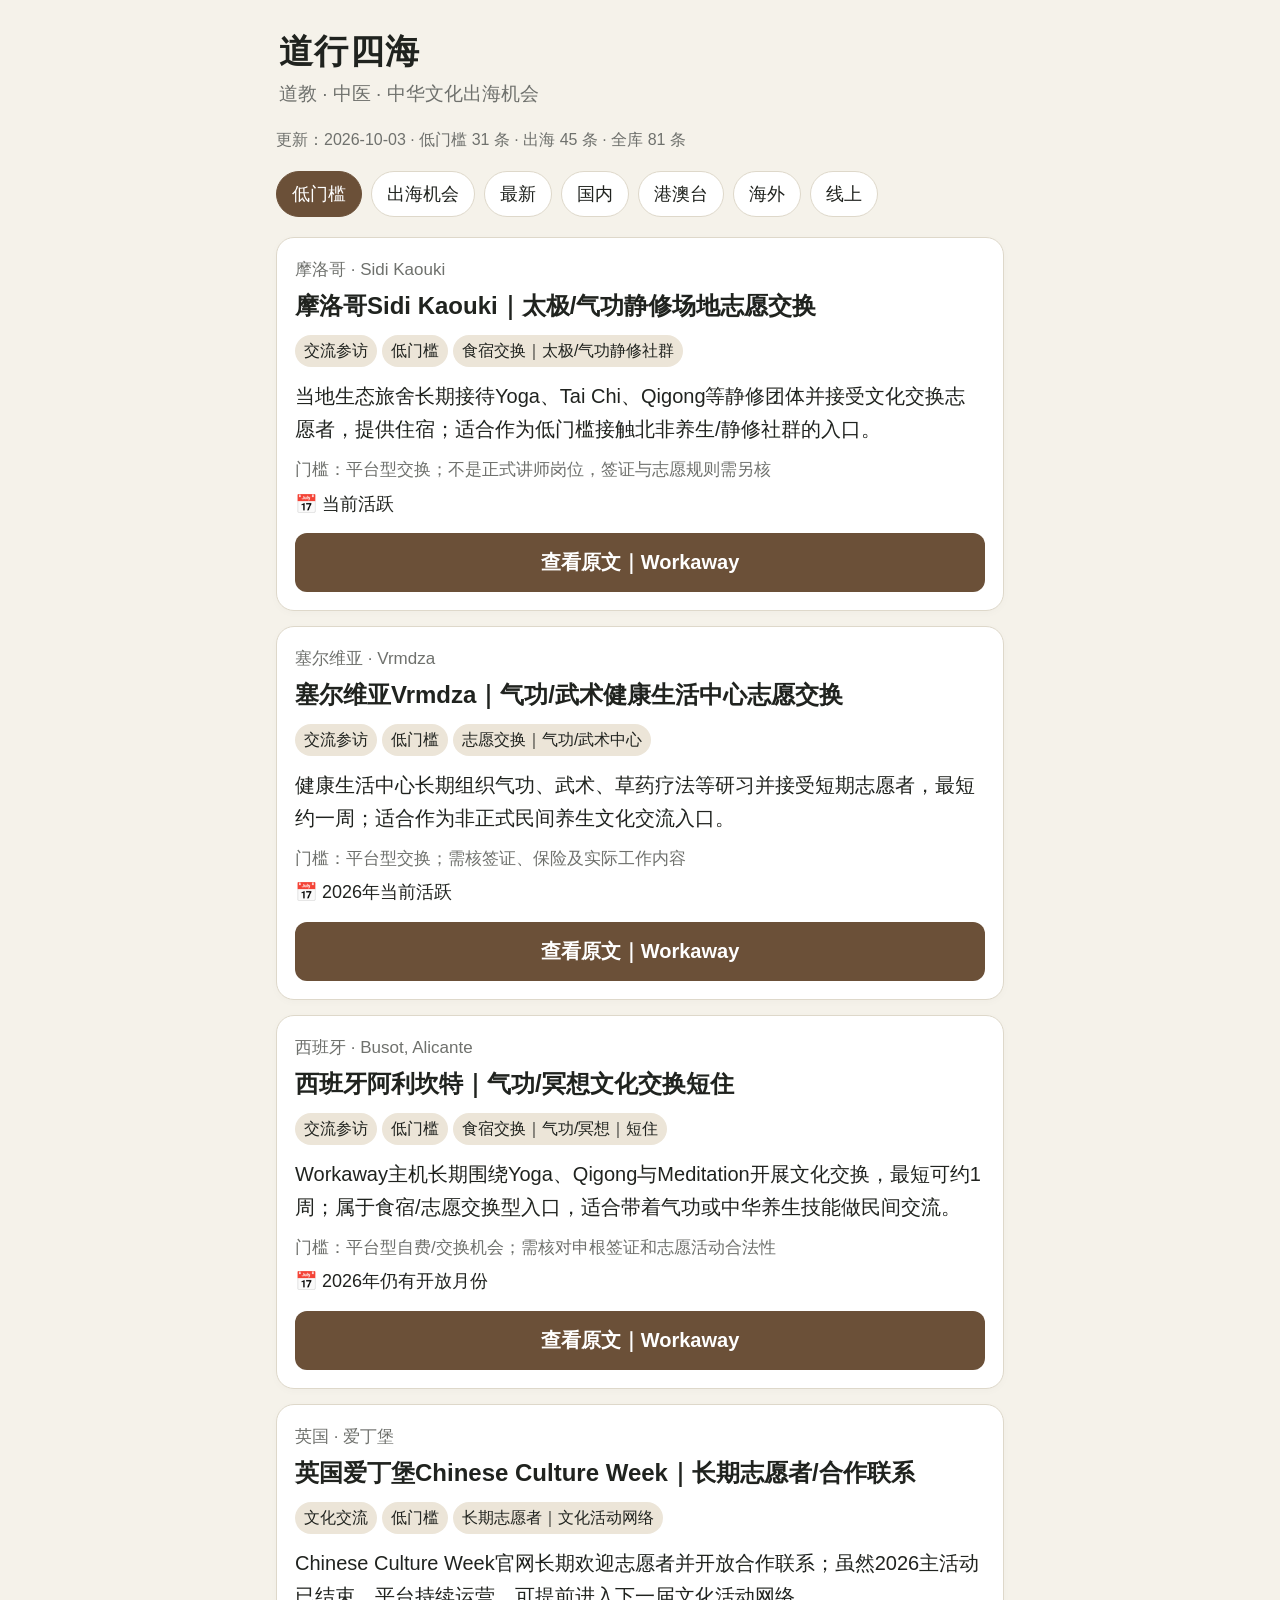
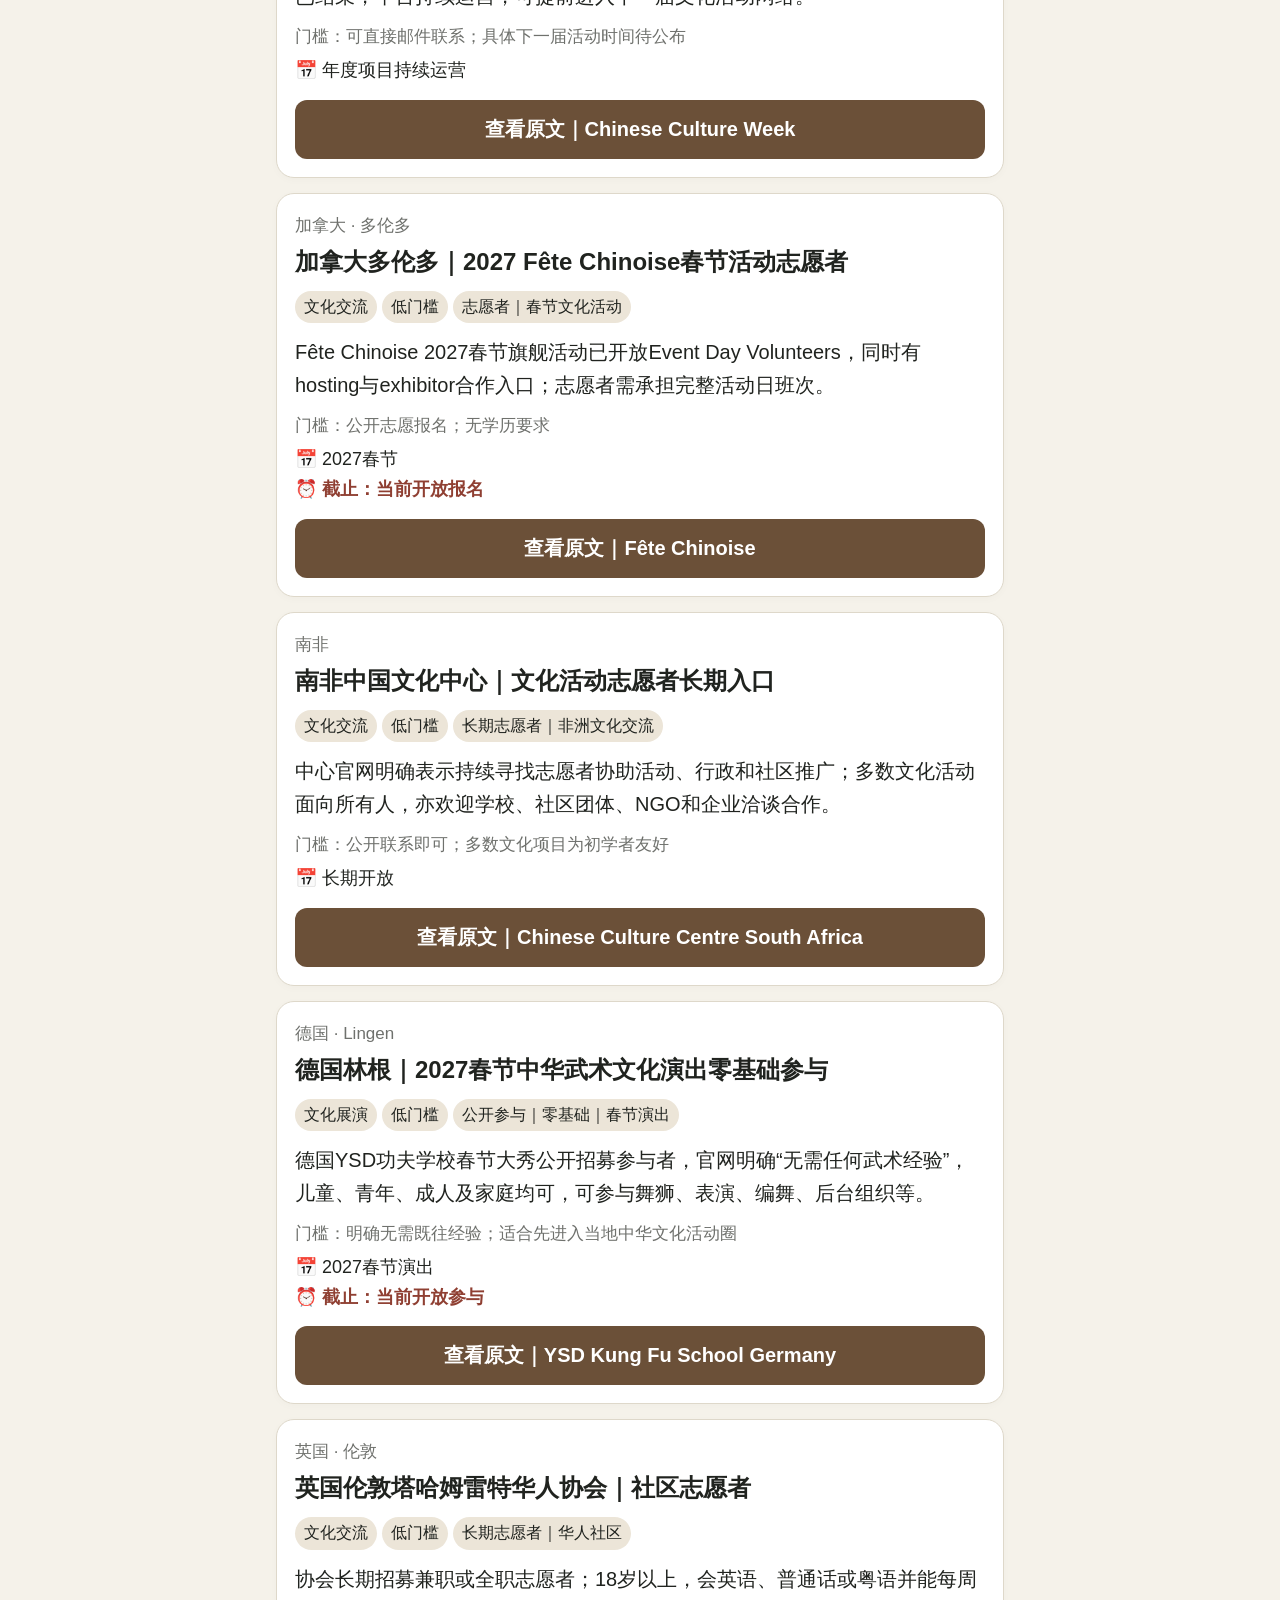
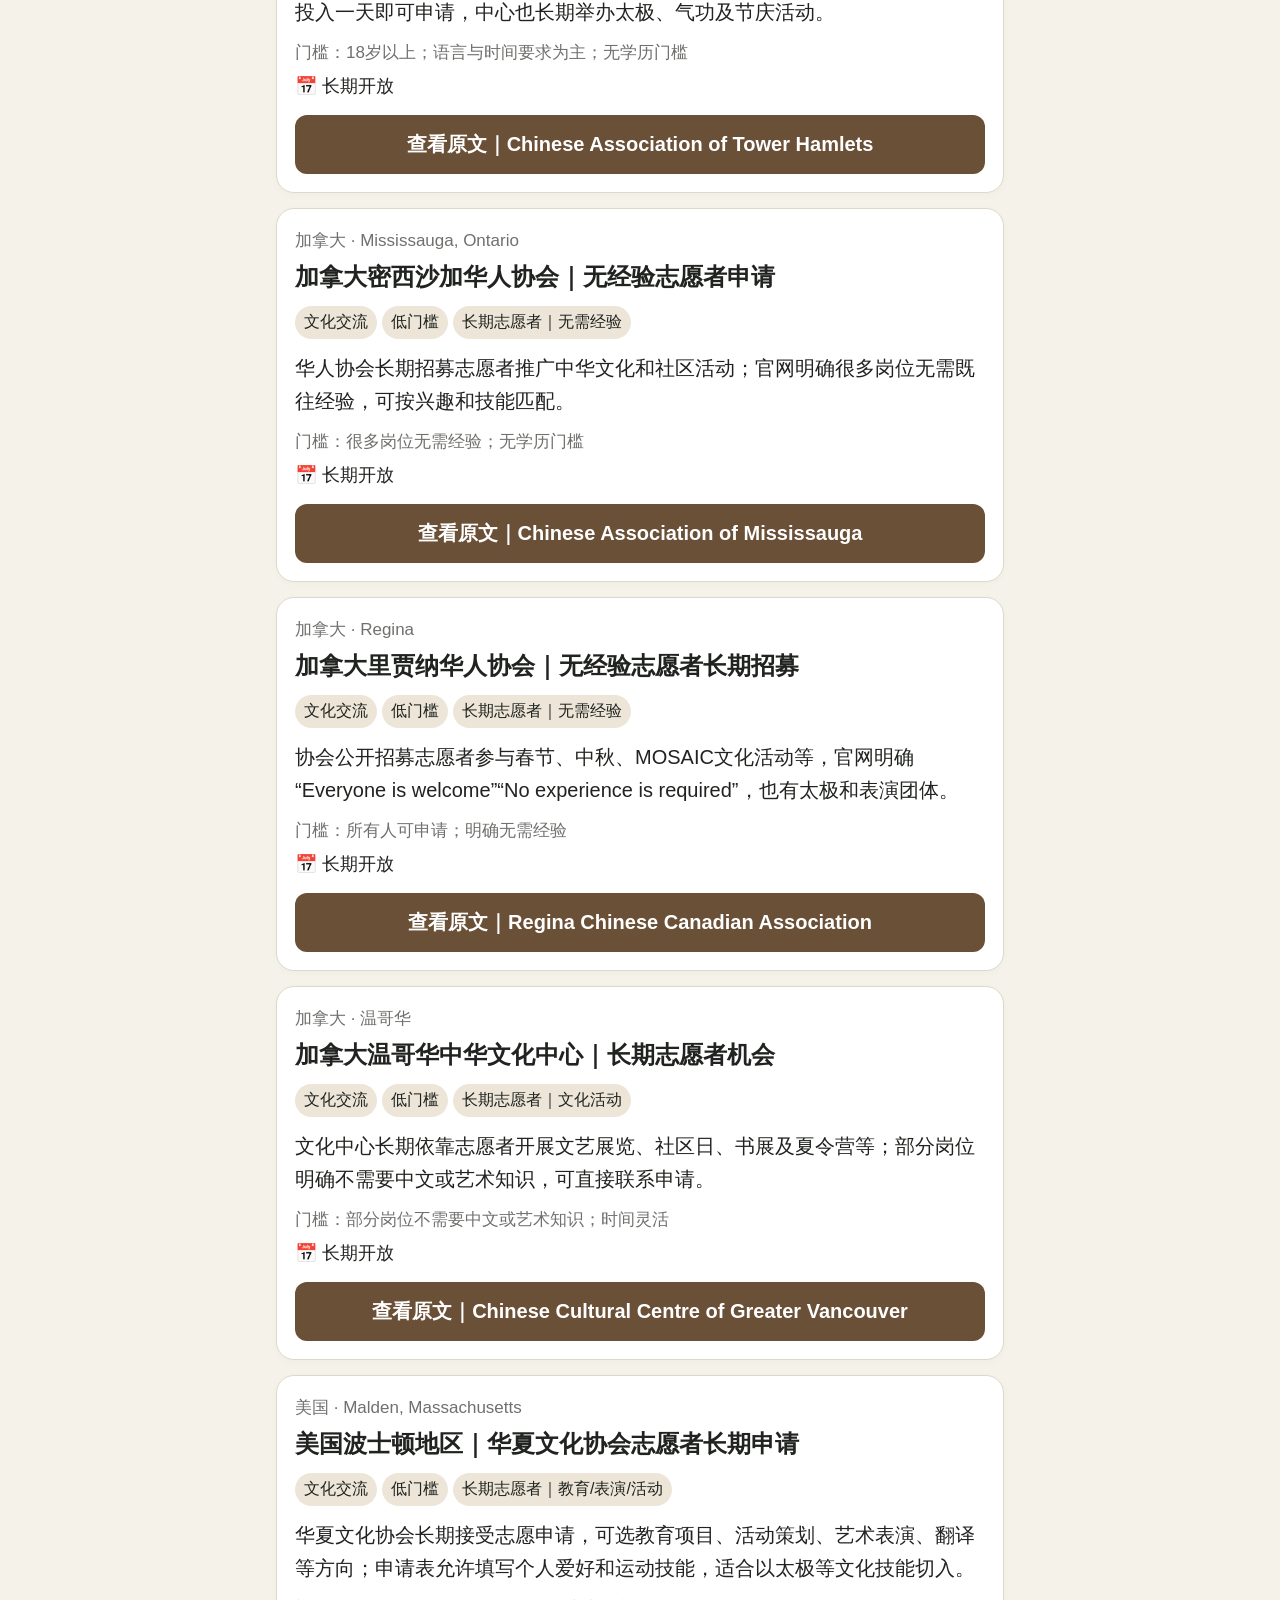
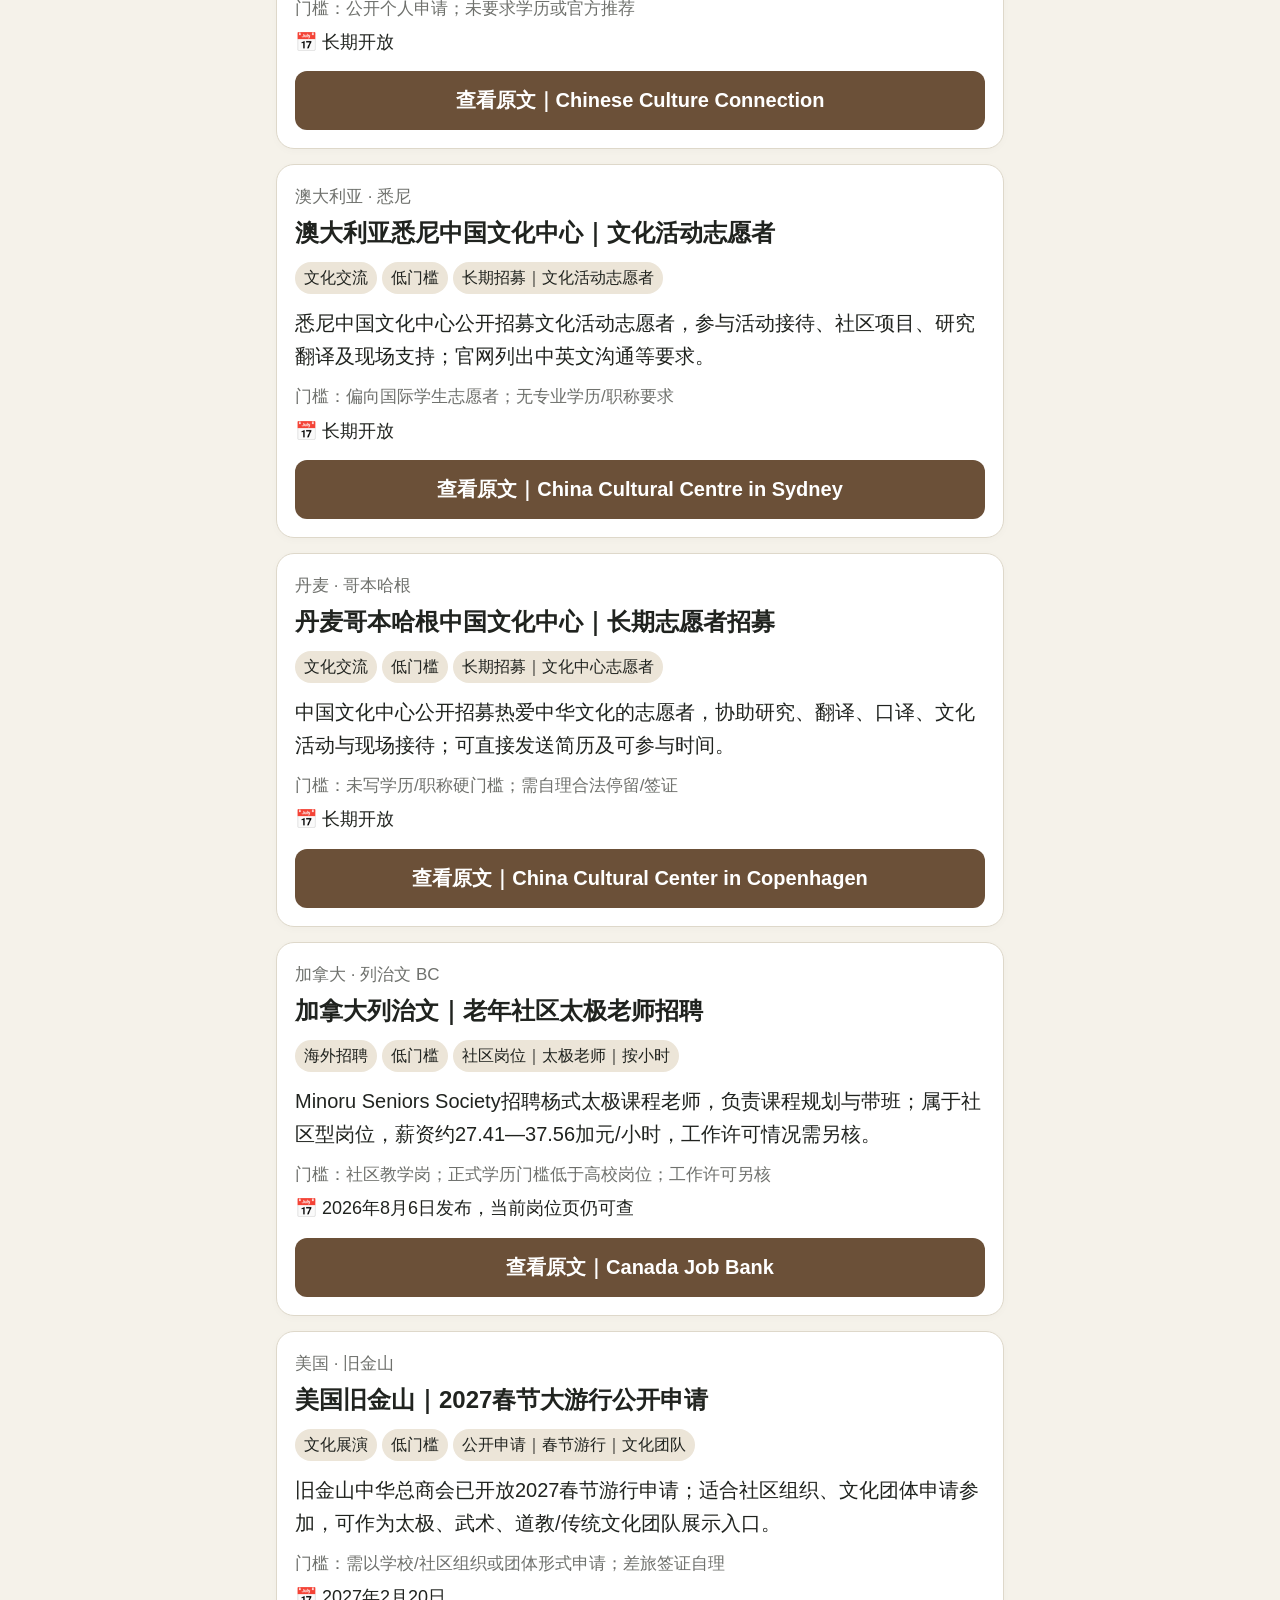
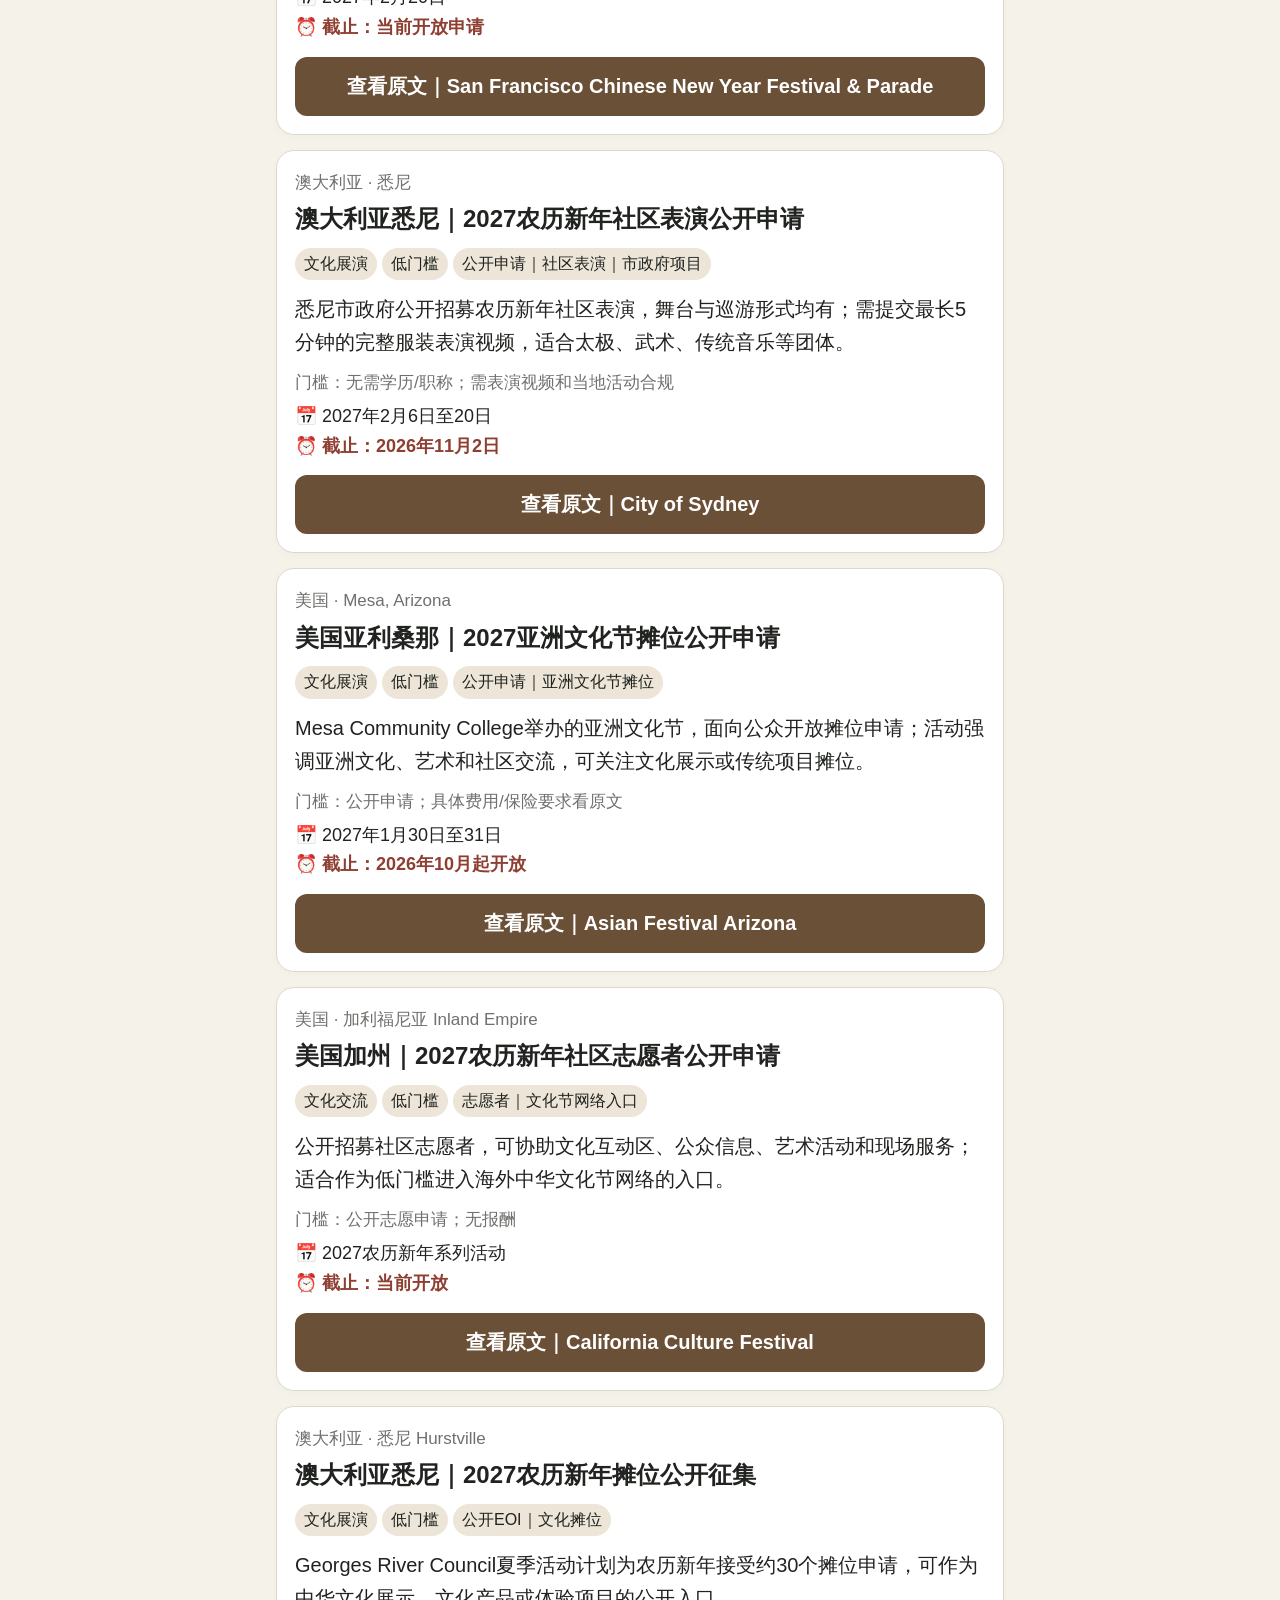
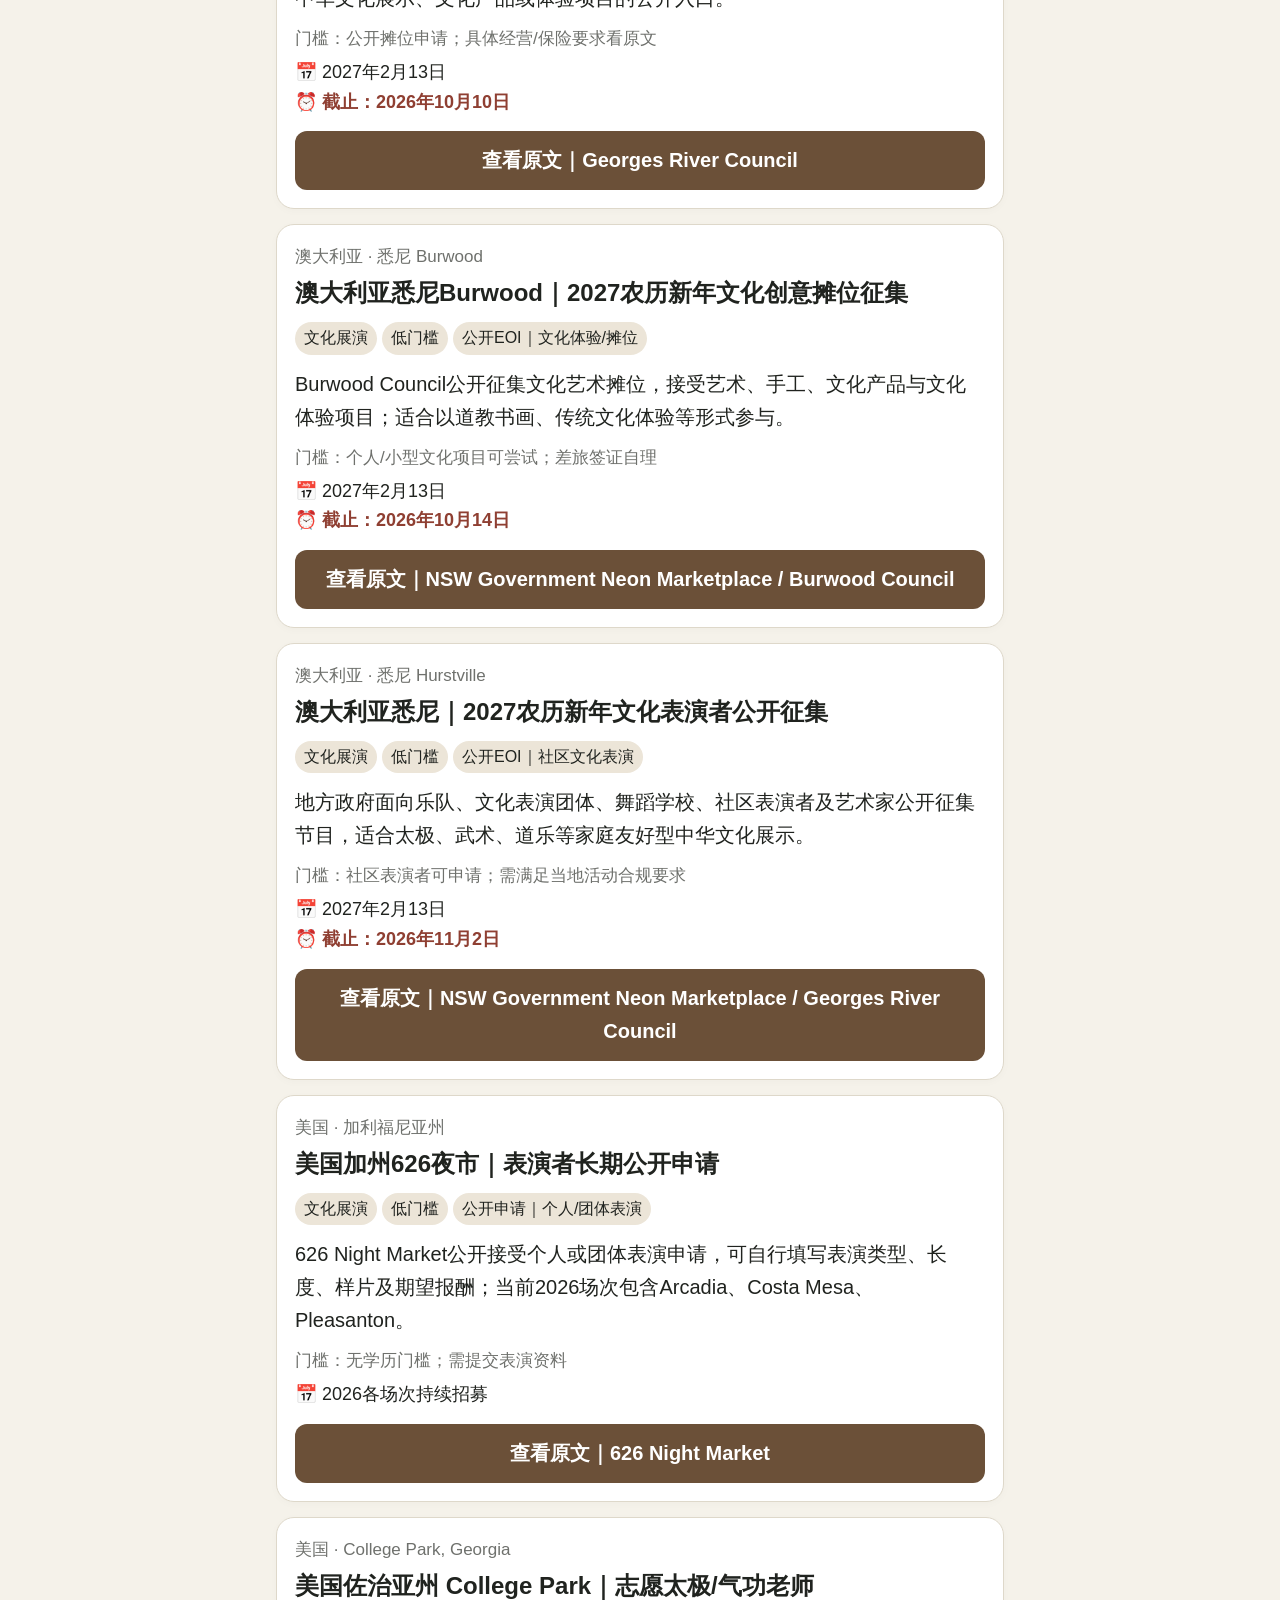
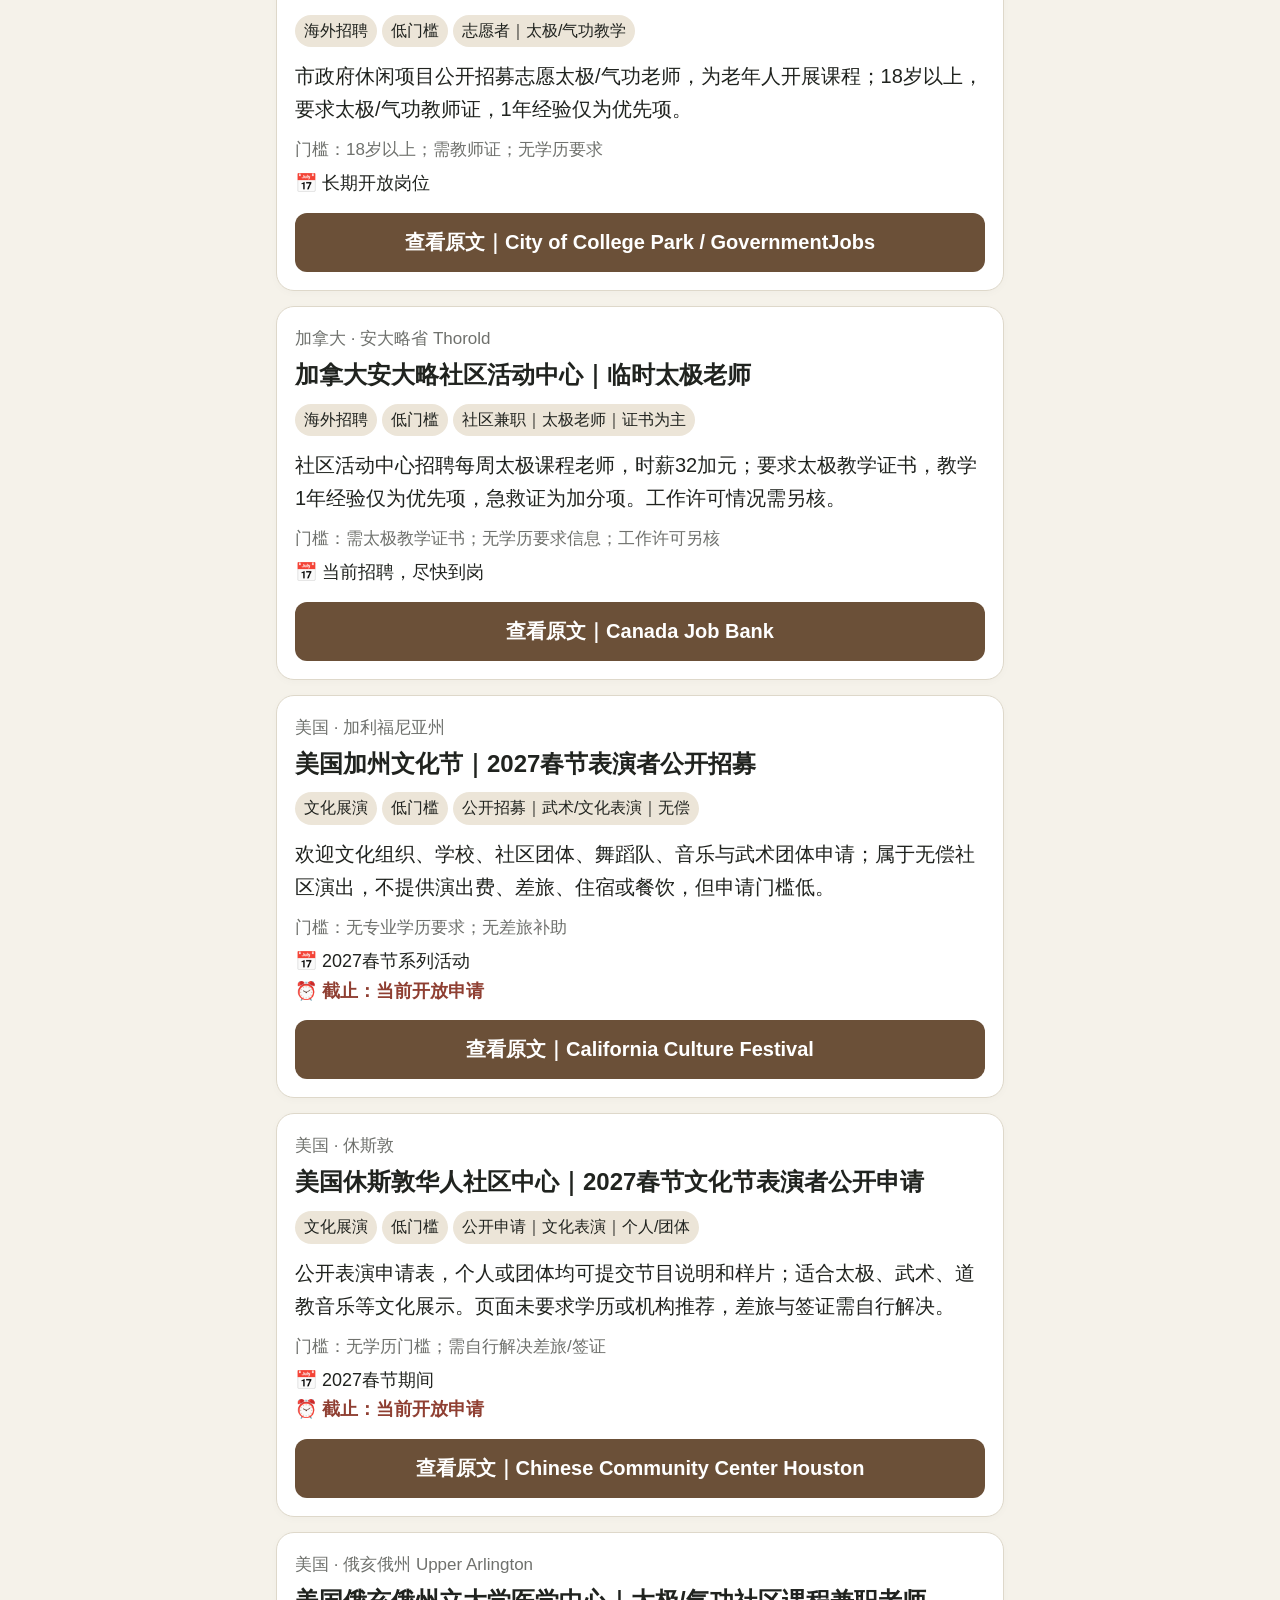
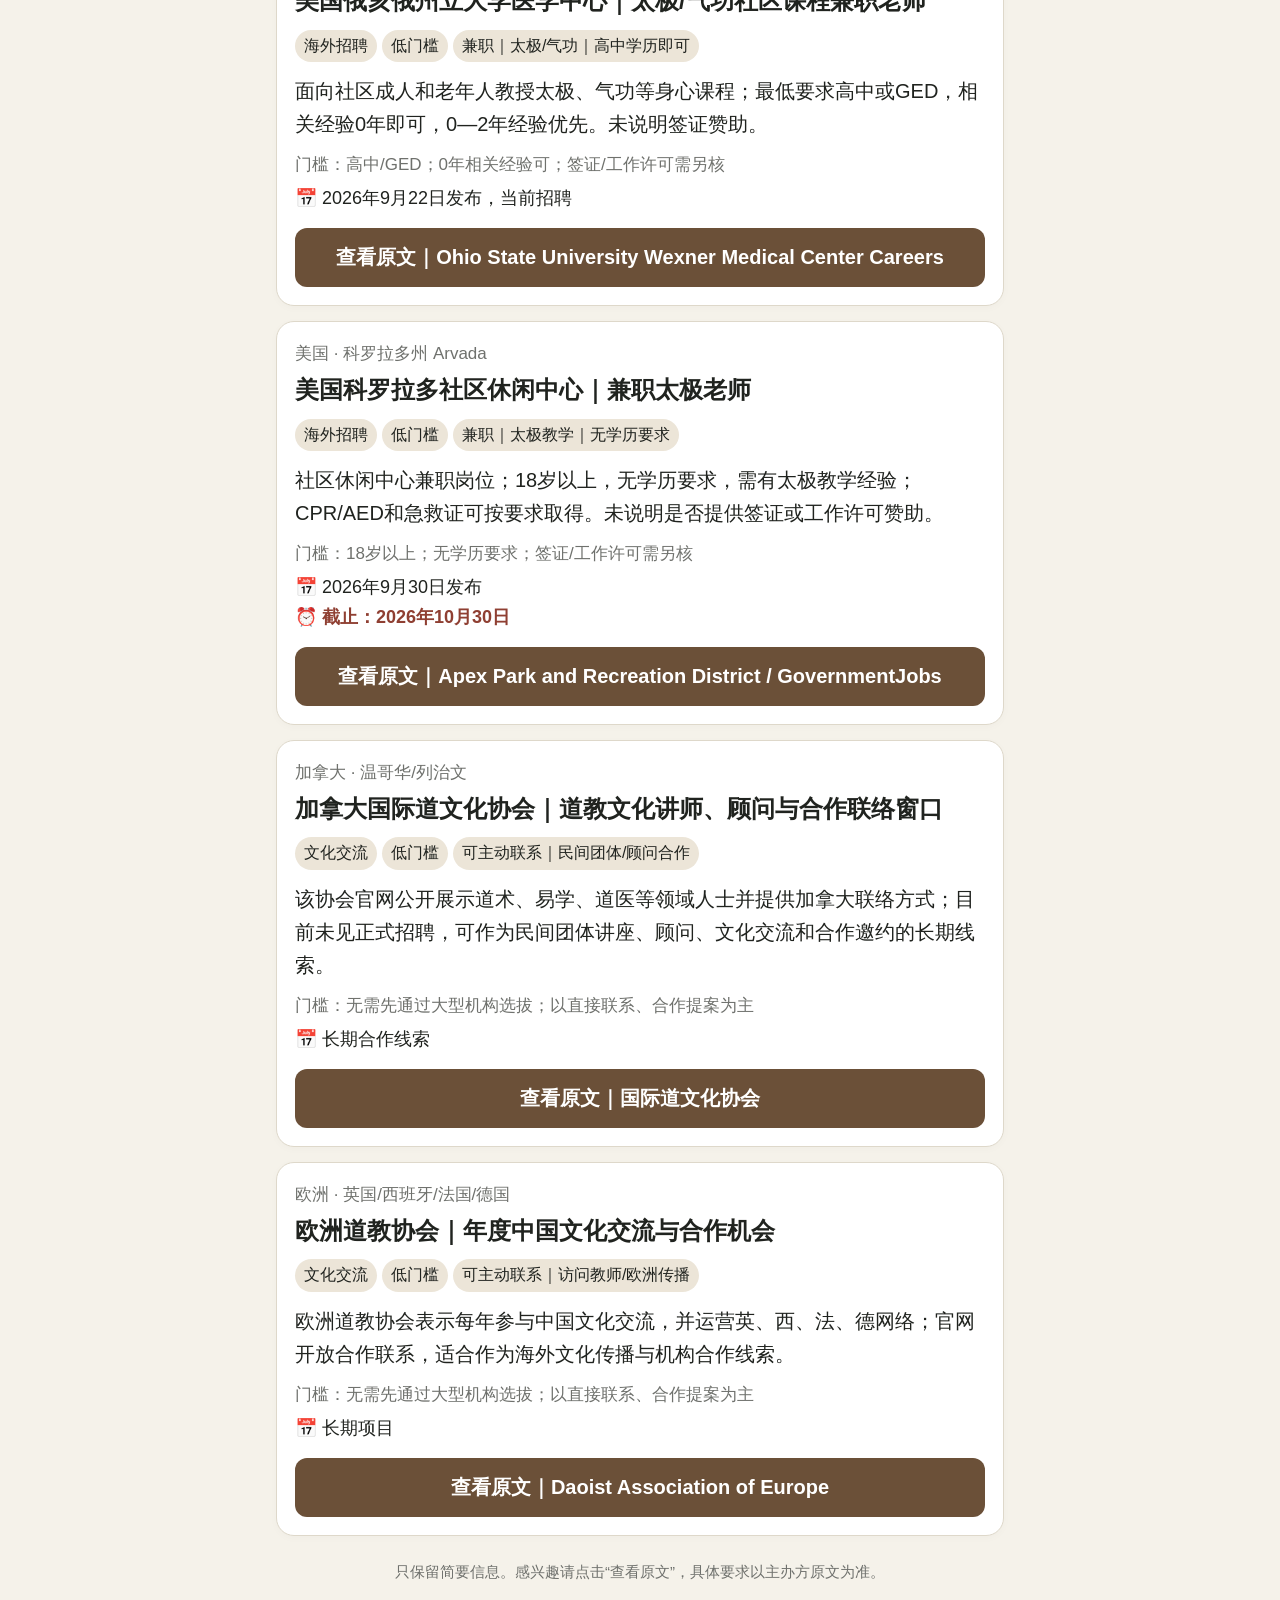
==== commit 6f2688de: "data: carpet-sweep low-barrier global opportunities" ====
--- a/dao-radar/site/index.html
+++ b/dao-radar/site/index.html
@@ -61,7 +61,7 @@
    <div class="meta">${esc(x.country||'国际')}${x.city?' · '+esc(x.city):''}</div>
    <div class="title">${esc(x.title_zh||x.title)}</div>
    ${x.type?`<span class="badge">${esc(x.type)}</span>`:''}${x.low_barrier?`<span class="badge">低门槛</span>`:''}${x.outbound_action?`<span class="badge">${esc(x.outbound_action)}</span>`:''}
-   <div class="summary">${esc(x.summary_zh||'')}</div>
+   <div class="summary">${esc(x.summary_zh||'')}</div>${x.barrier_note?`<div class="meta">门槛：${esc(x.barrier_note)}</div>`:''}
    <div class="dates">
      ${x.event_date?`📅 ${esc(x.event_date)}<br>`:''}
      ${x.deadline?`<span class="deadline">⏰ 截止：${esc(x.deadline)}</span>`:''}
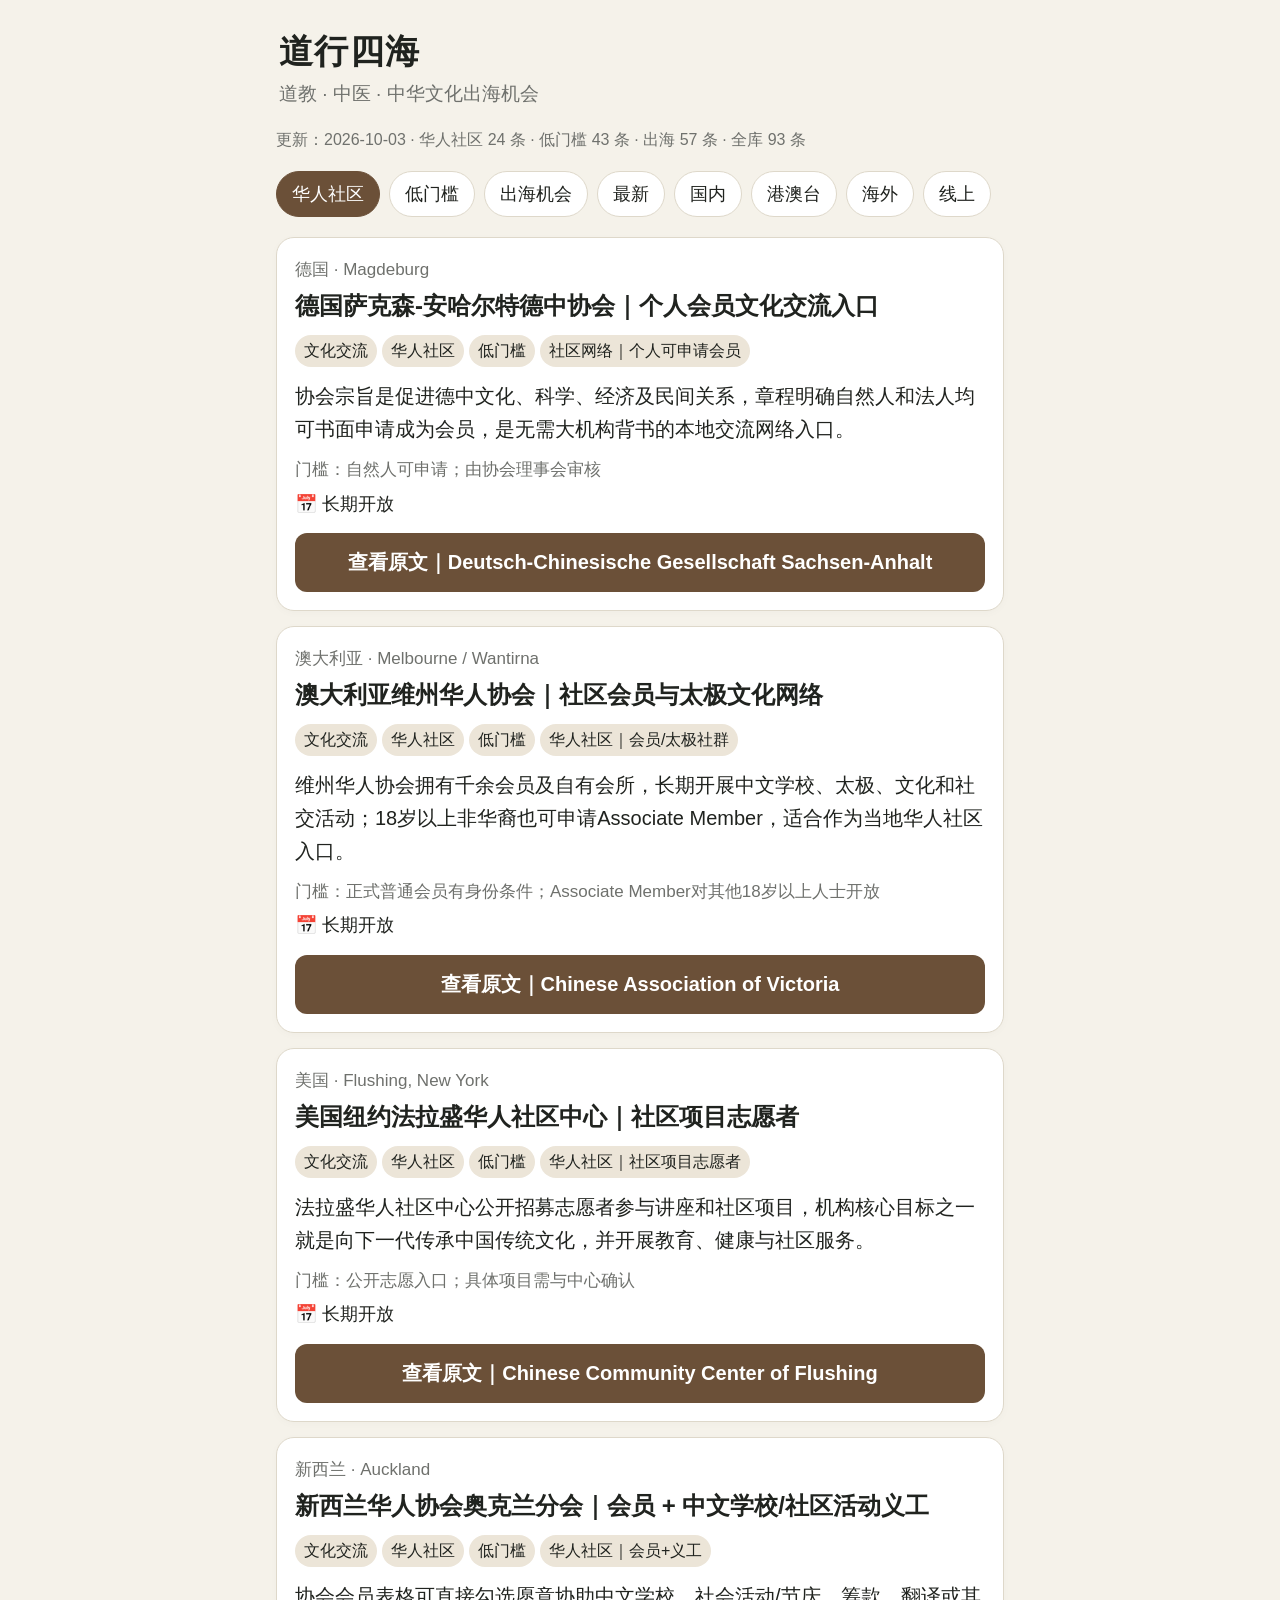
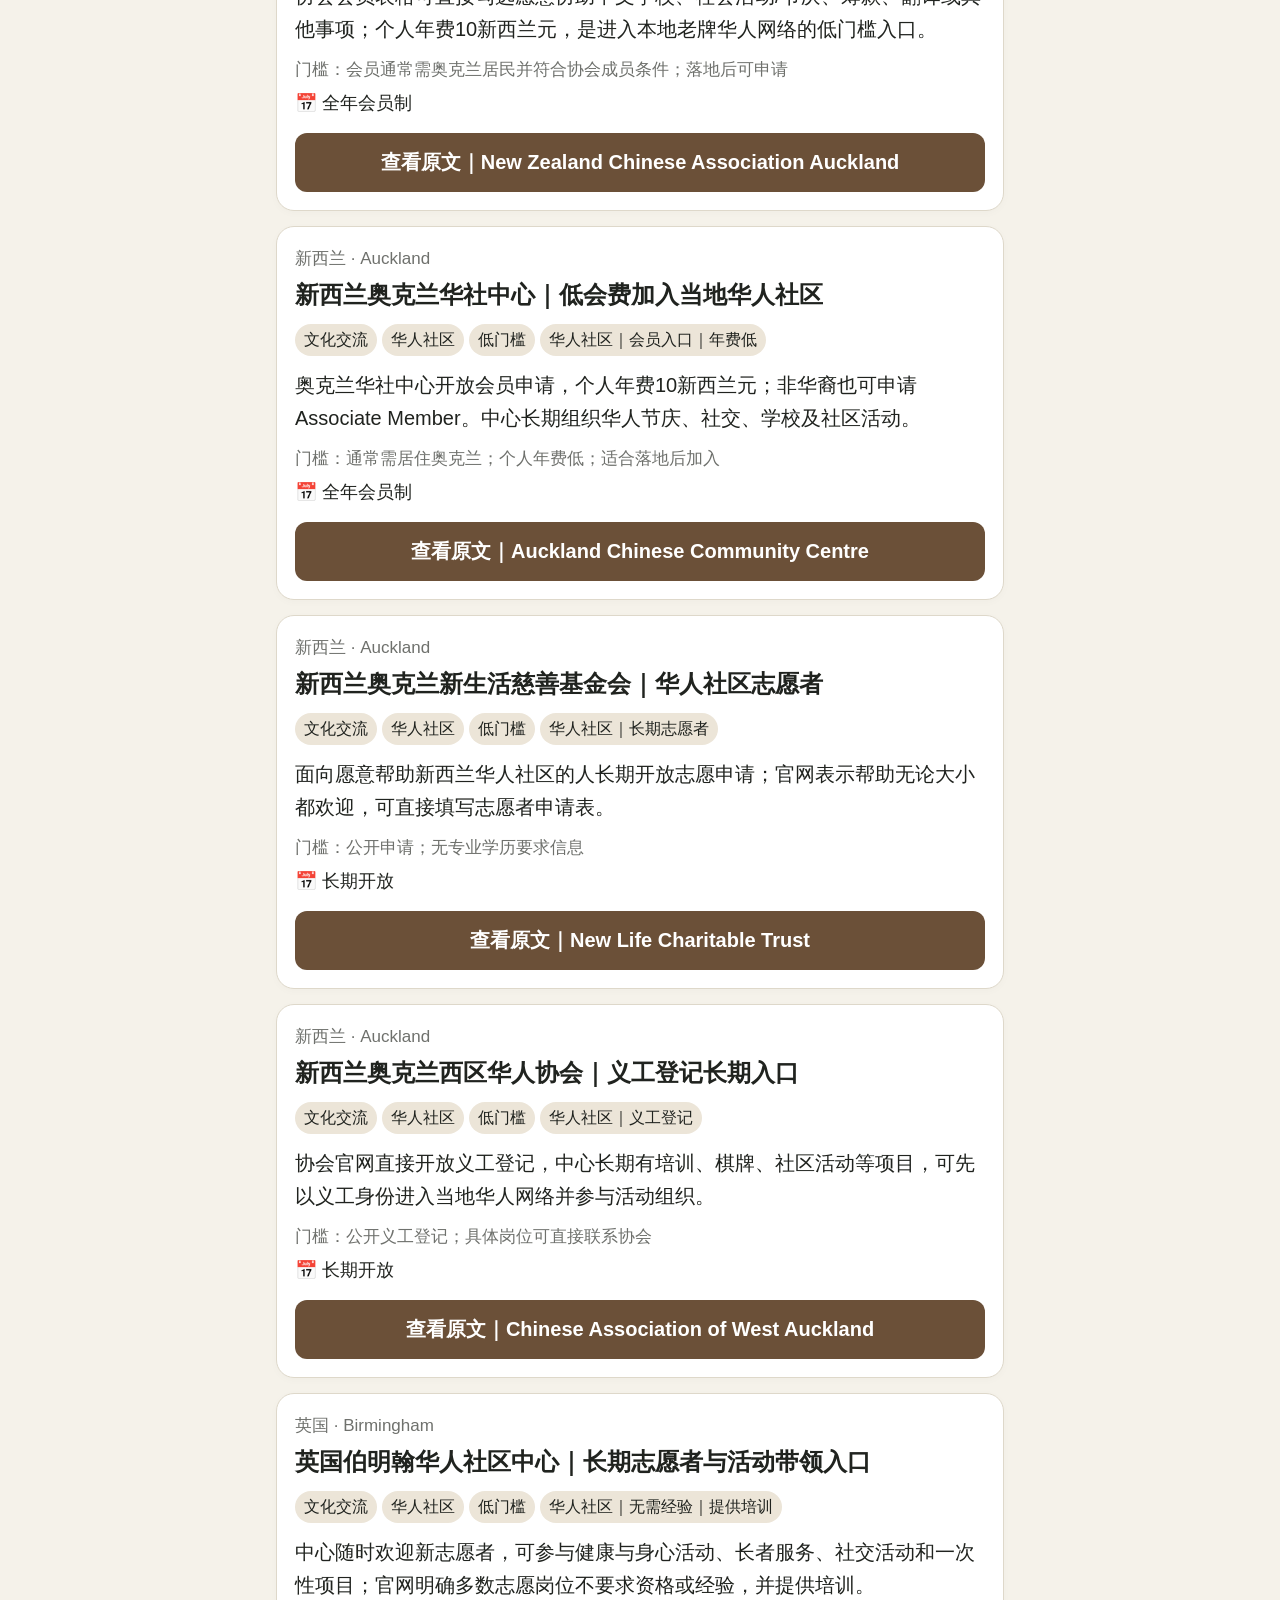
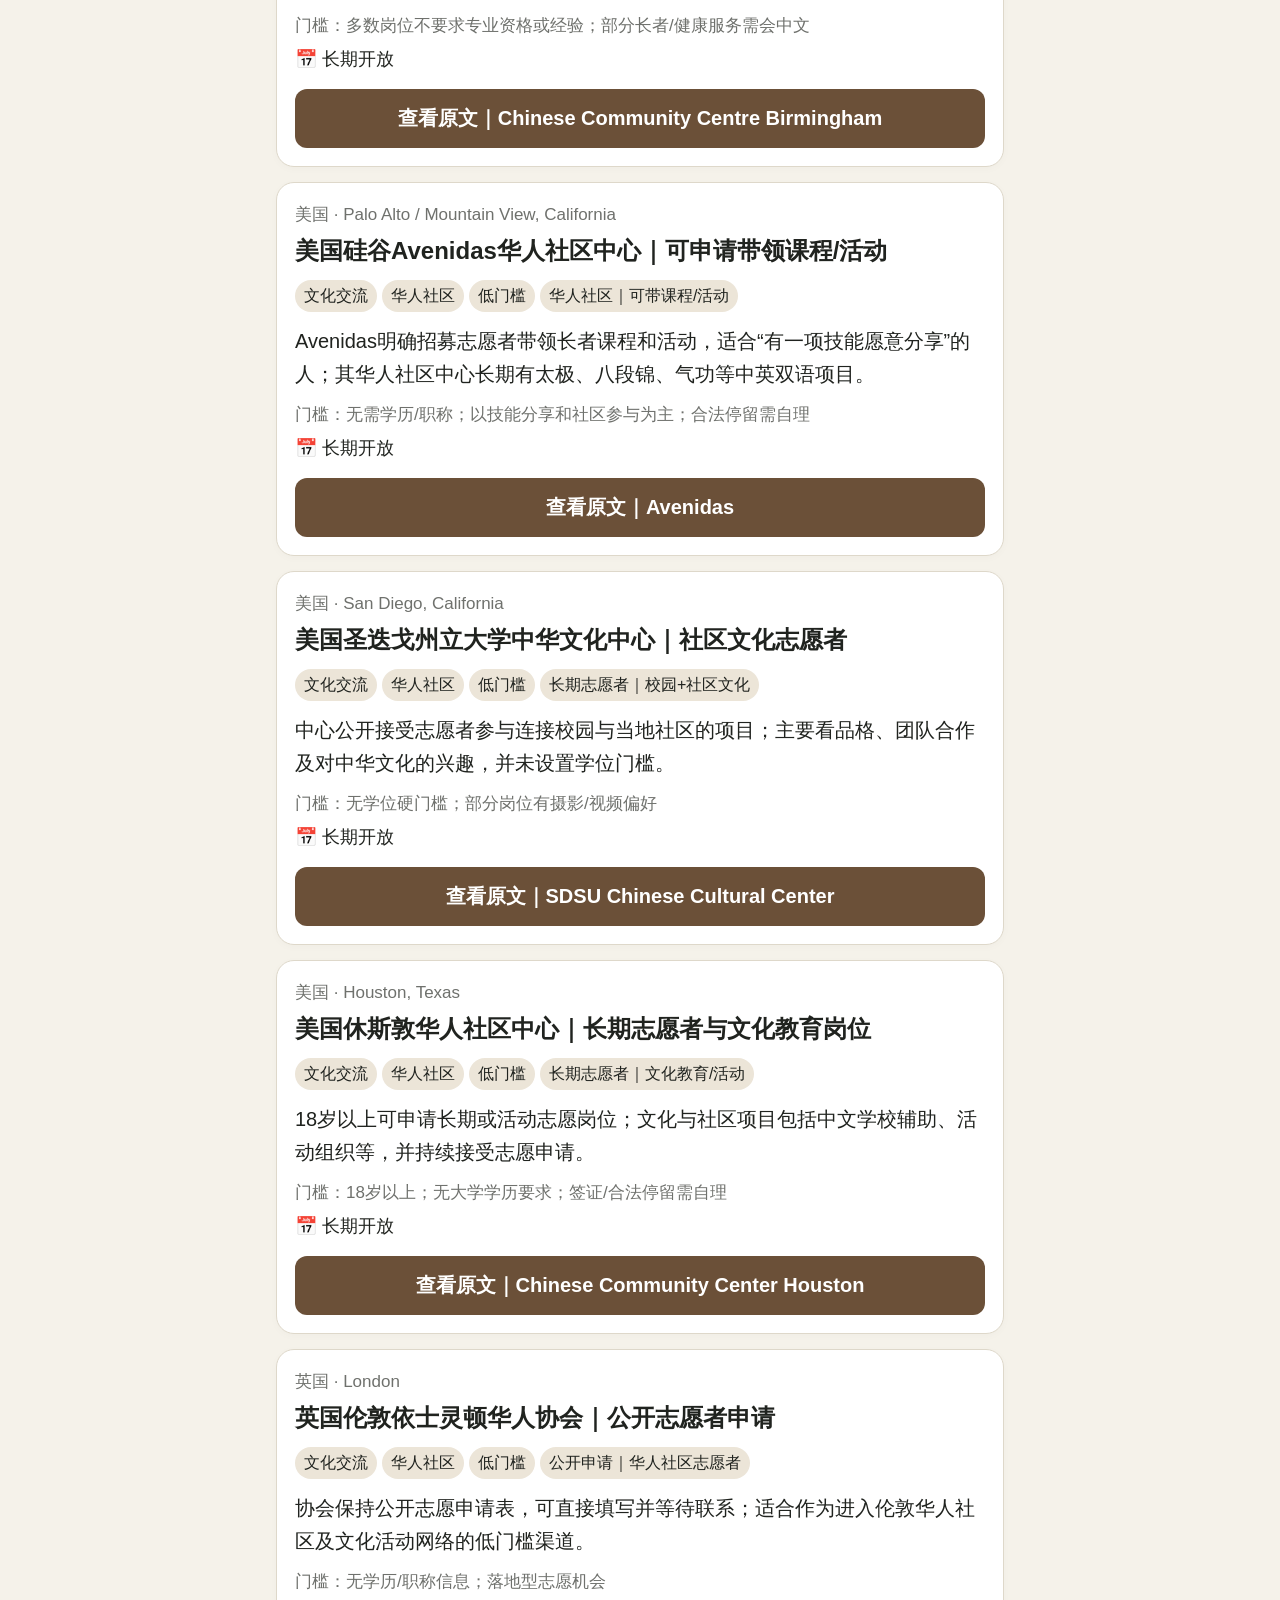
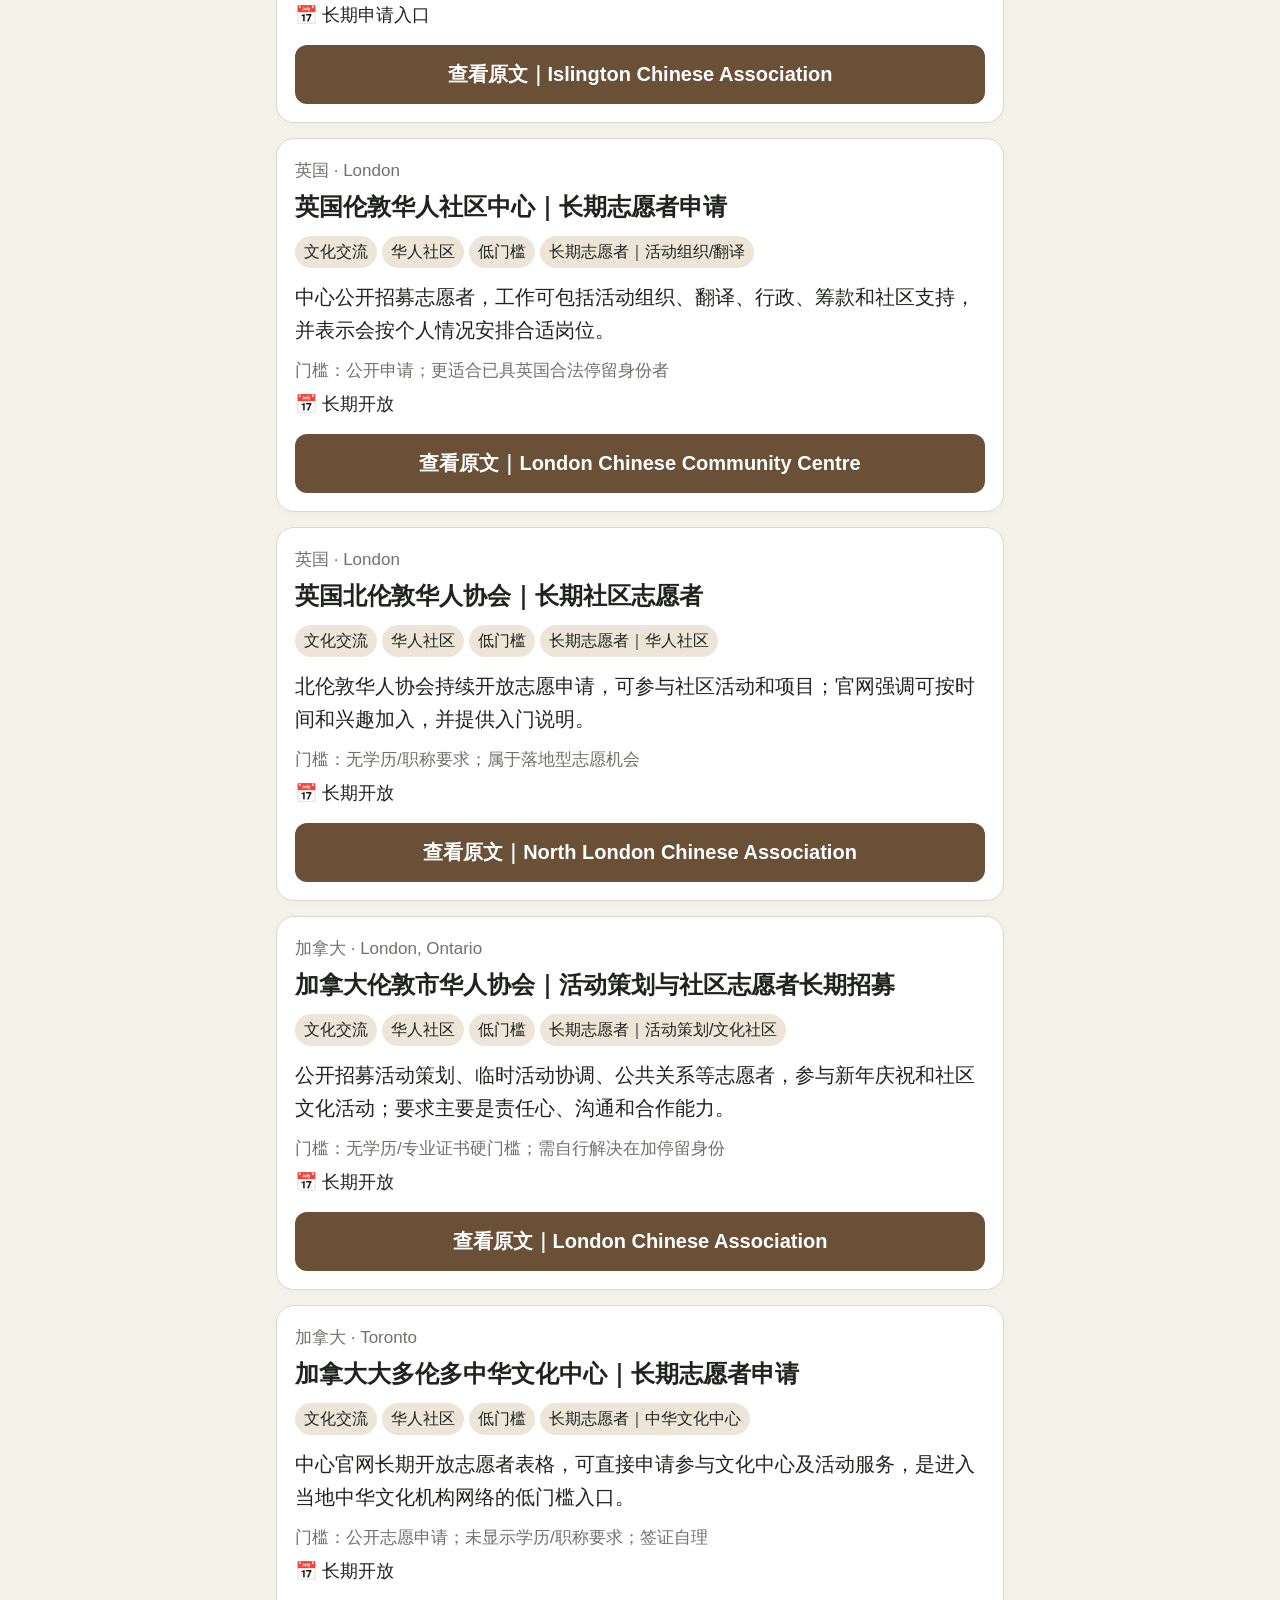
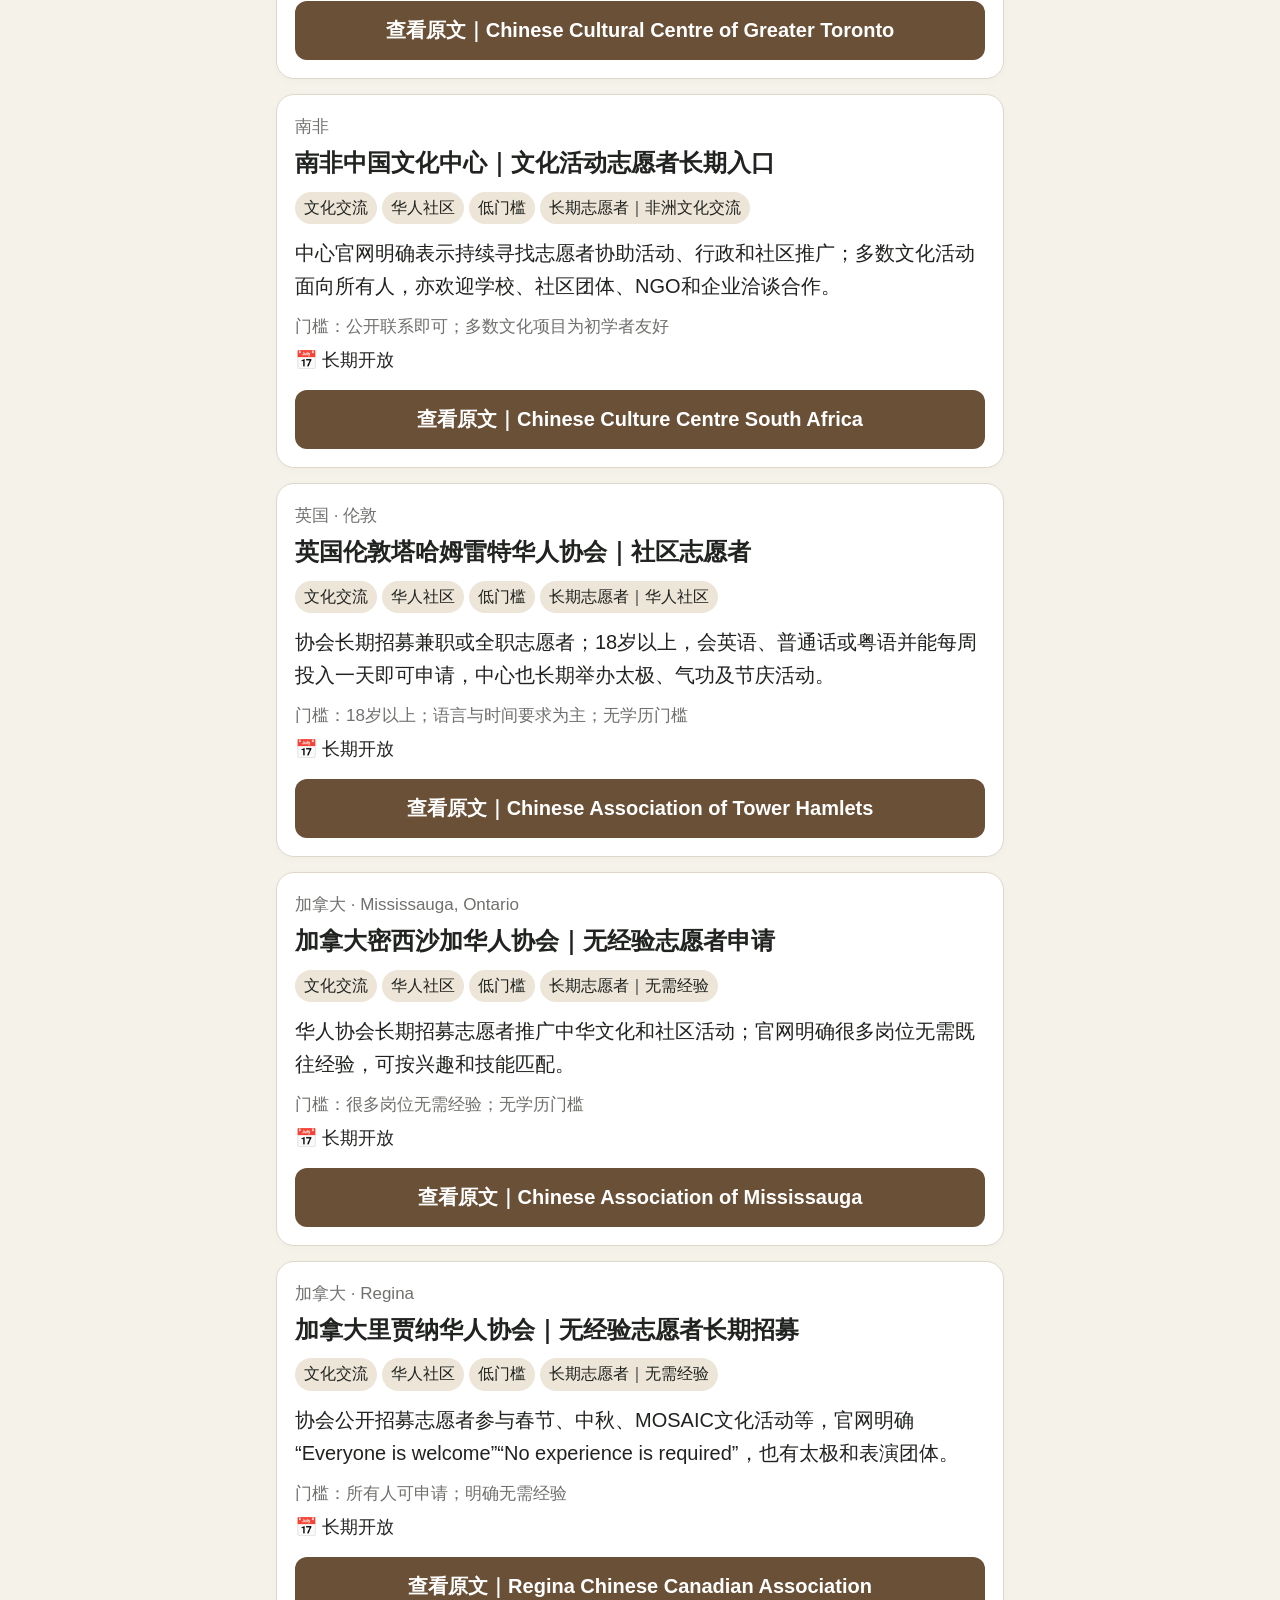
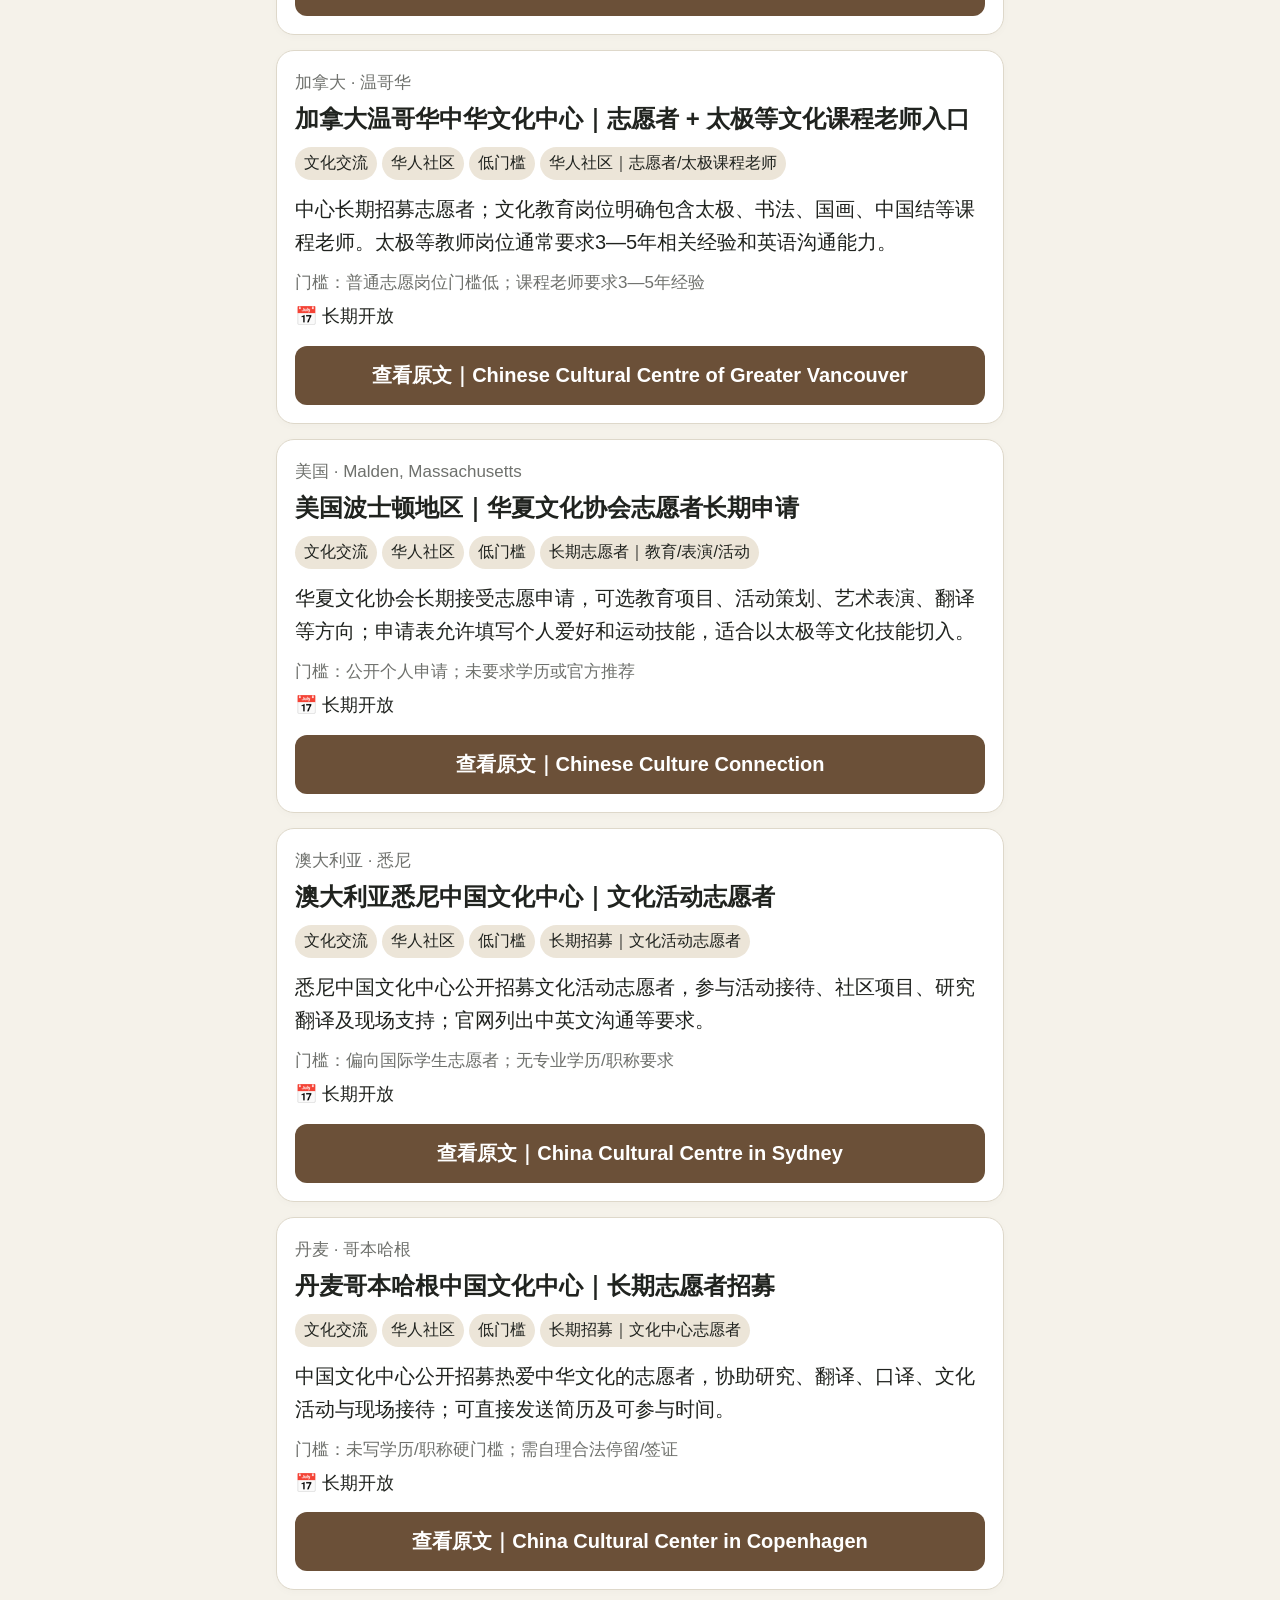
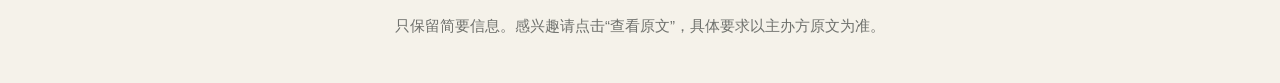
==== commit 871eef16: "feat: prioritize overseas Chinese community entry points" ====
--- a/dao-radar/site/index.html
+++ b/dao-radar/site/index.html
@@ -36,7 +36,8 @@
 <div class="status" id="status">正在读取最新信息……</div>
 
 <div class="tabs">
-<button class="tab active" data-filter="低门槛">低门槛</button>
+<button class="tab active" data-filter="华人社区">华人社区</button>
+<button class="tab" data-filter="低门槛">低门槛</button>
 <button class="tab" data-filter="出海机会">出海机会</button>
 <button class="tab" data-filter="全部">最新</button>
 <button class="tab" data-filter="国内">国内</button>
@@ -50,17 +51,17 @@
 </div>
 
 <script>
-let allData=[], current='低门槛';
+let allData=[], current='华人社区';
 const esc=s=>String(s??'').replace(/[&<>"']/g,m=>({'&':'&amp;','<':'&lt;','>':'&gt;','"':'&quot;',"'":'&#039;'}[m]));
 
 function render(){
- const items=current==='全部'?allData:(current==='低门槛'?allData.filter(x=>x.low_barrier):(current==='出海机会'?allData.filter(x=>x.outbound):allData.filter(x=>x.region===current)));
+ const items=current==='全部'?allData:(current==='华人社区'?allData.filter(x=>x.community_entry):(current==='低门槛'?allData.filter(x=>x.low_barrier):(current==='出海机会'?allData.filter(x=>x.outbound):allData.filter(x=>x.region===current))));
  const box=document.getElementById('list');
  if(!items.length){box.innerHTML='<div class="empty">暂时没有相关信息</div>';return;}
  box.innerHTML=items.map(x=>`<article class="card">
    <div class="meta">${esc(x.country||'国际')}${x.city?' · '+esc(x.city):''}</div>
    <div class="title">${esc(x.title_zh||x.title)}</div>
-   ${x.type?`<span class="badge">${esc(x.type)}</span>`:''}${x.low_barrier?`<span class="badge">低门槛</span>`:''}${x.outbound_action?`<span class="badge">${esc(x.outbound_action)}</span>`:''}
+   ${x.type?`<span class="badge">${esc(x.type)}</span>`:''}${x.community_entry?`<span class="badge">华人社区</span>`:''}${x.low_barrier?`<span class="badge">低门槛</span>`:''}${x.outbound_action?`<span class="badge">${esc(x.outbound_action)}</span>`:''}
    <div class="summary">${esc(x.summary_zh||'')}</div>${x.barrier_note?`<div class="meta">门槛：${esc(x.barrier_note)}</div>`:''}
    <div class="dates">
      ${x.event_date?`📅 ${esc(x.event_date)}<br>`:''}
@@ -79,7 +80,7 @@
  .then(r=>r.json())
  .then(d=>{
    allData=d.items||[];
-   const outCount=allData.filter(x=>x.outbound).length; const lowCount=allData.filter(x=>x.low_barrier).length; document.getElementById('status').textContent=`更新：${d.updated_at||'—'} · 低门槛 ${lowCount} 条 · 出海 ${outCount} 条 · 全库 ${allData.length} 条`;
+   const outCount=allData.filter(x=>x.outbound).length; const lowCount=allData.filter(x=>x.low_barrier).length; const communityCount=allData.filter(x=>x.community_entry).length; document.getElementById('status').textContent=`更新：${d.updated_at||'—'} · 华人社区 ${communityCount} 条 · 低门槛 ${lowCount} 条 · 出海 ${outCount} 条 · 全库 ${allData.length} 条`;
    render();
  })
  .catch(()=>{
